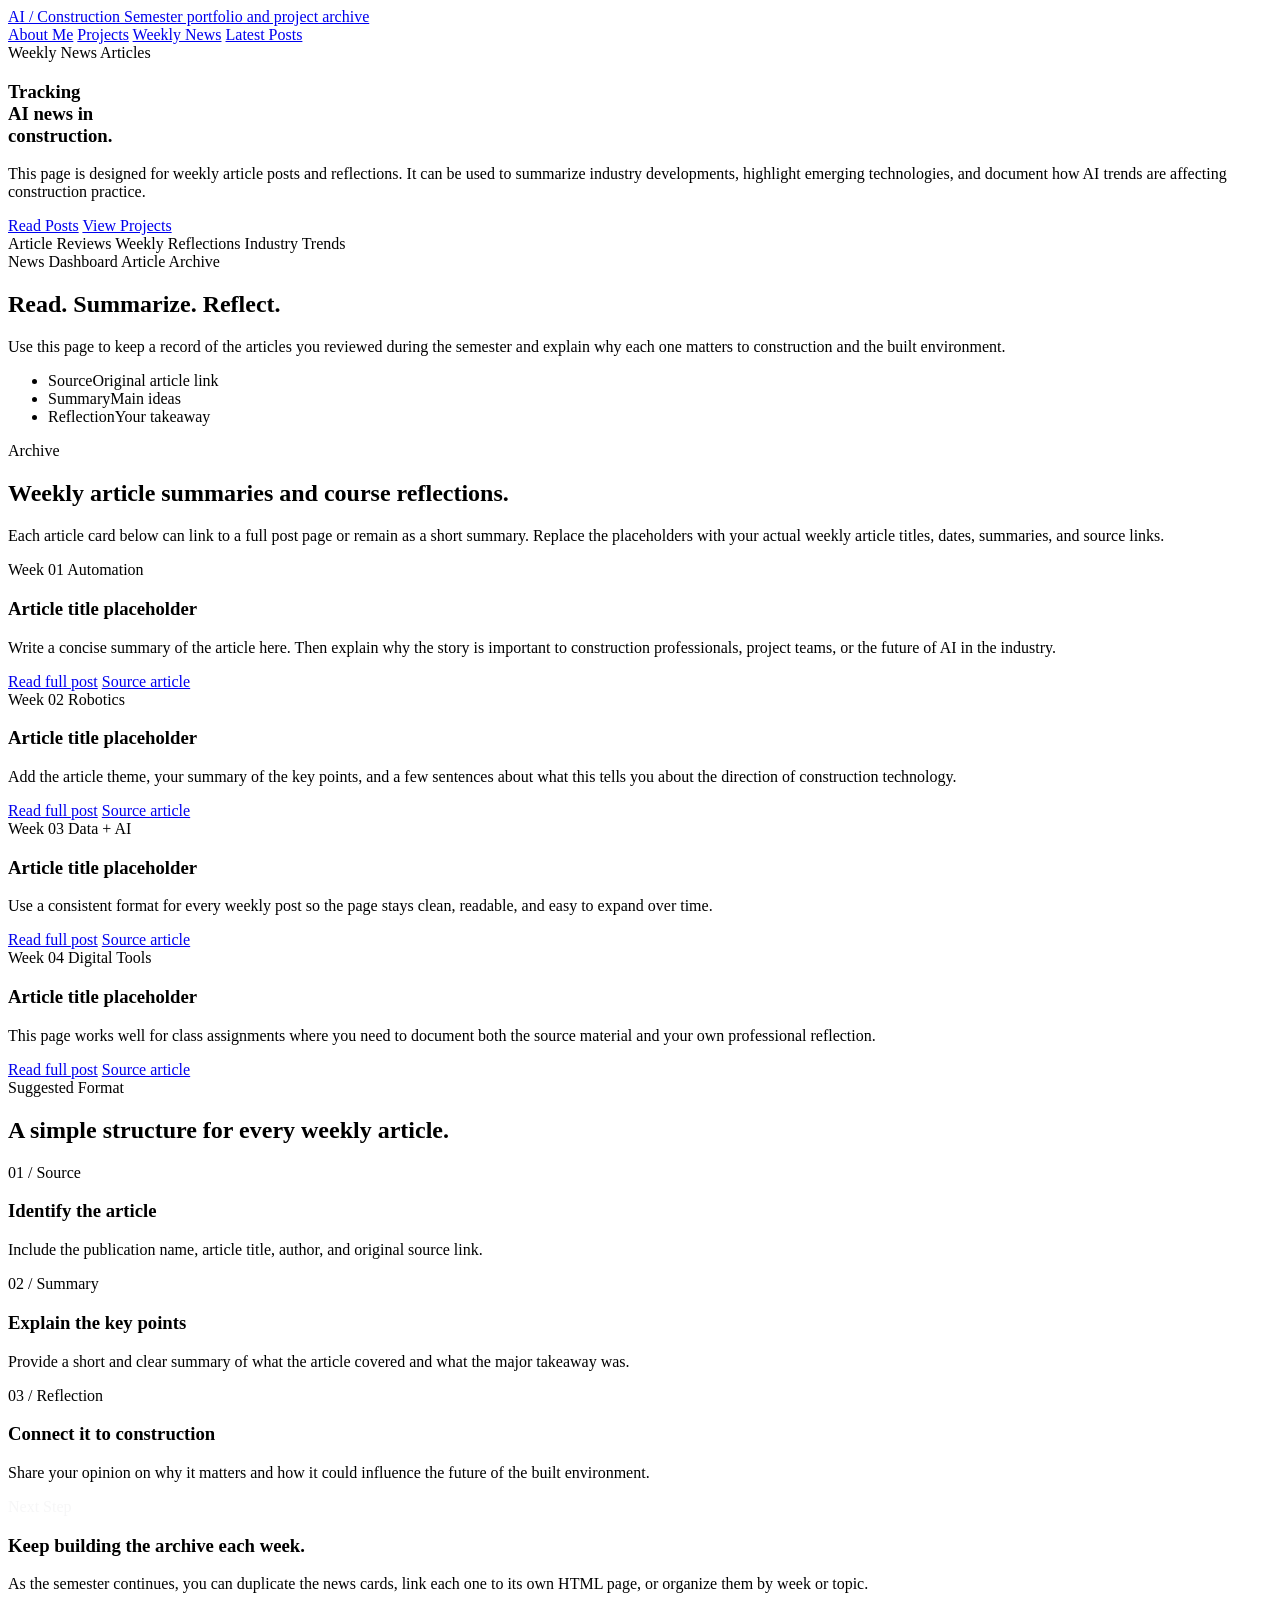
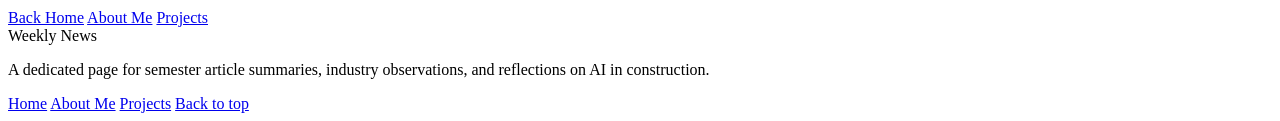
==== news.html @ 44122747 "Create news.html" ====
<!DOCTYPE html>
<html lang="en">
<head>
  <meta charset="UTF-8" />
  <meta name="viewport" content="width=device-width, initial-scale=1.0" />
  <title>Weekly News | AI in Construction Portfolio</title>
  <link rel="stylesheet" href="style.css" />
</head>
<body>
  <header class="site-header">
    <div class="container nav-shell">
      <a href="index.html" class="brand" aria-label="AI in Construction portfolio home">
        <span class="brand-title">AI / Construction</span>
        <span class="brand-subtitle">Semester portfolio and project archive</span>
      </a>

      <nav class="nav-links" aria-label="Primary navigation">
        <a href="about.html">About Me</a>
        <a href="projects.html">Projects</a>
        <a href="news.html">Weekly News</a>
        <a href="#news-archive" class="nav-cta">Latest Posts</a>
      </nav>
    </div>
  </header>

  <main>
    <section class="hero">
      <div class="container hero-grid">
        <article class="hero-copy-card">
          <div>
            <span class="eyebrow">Weekly News Articles</span>
            <h1 class="hero-title">Tracking<br />AI news in<br />construction.</h1>
            <p class="hero-description">
              This page is designed for weekly article posts and reflections. It can be used to summarize industry developments, highlight emerging technologies, and document how AI trends are affecting construction practice.
            </p>
            <div class="hero-actions">
              <a class="button button-primary" href="#news-archive">Read Posts</a>
              <a class="button button-secondary" href="projects.html">View Projects</a>
            </div>
          </div>

          <div class="hero-meta" aria-label="News page highlights">
            <span class="meta-pill">Article Reviews</span>
            <span class="meta-pill">Weekly Reflections</span>
            <span class="meta-pill">Industry Trends</span>
          </div>
        </article>

        <aside class="hero-visual-card" aria-label="Decorative article panel">
          <div class="signal-grid"></div>
          <div class="signal-lines"></div>

          <div class="hero-panel-top">
            <span>News Dashboard</span>
            <span>Article Archive</span>
          </div>

          <div class="hero-visual-content">
            <h2>Read. Summarize. Reflect.</h2>
            <p>
              Use this page to keep a record of the articles you reviewed during the semester and explain why each one matters to construction and the built environment.
            </p>
            <ul class="hero-visual-list">
              <li><span>Source</span><span>Original article link</span></li>
              <li><span>Summary</span><span>Main ideas</span></li>
              <li><span>Reflection</span><span>Your takeaway</span></li>
            </ul>
          </div>
        </aside>
      </div>
    </section>

    <section class="section" id="news-archive">
      <div class="container">
        <span class="eyebrow">Archive</span>
        <h2 class="section-heading">Weekly article summaries and course reflections.</h2>
        <p class="section-copy">
          Each article card below can link to a full post page or remain as a short summary. Replace the placeholders with your actual weekly article titles, dates, summaries, and source links.
        </p>

        <div class="news-grid">
          <article class="news-card">
            <div>
              <div class="news-meta">
                <span class="tag">Week 01</span>
                <span class="tag">Automation</span>
              </div>
              <h3>Article title placeholder</h3>
              <p>
                Write a concise summary of the article here. Then explain why the story is important to construction professionals, project teams, or the future of AI in the industry.
              </p>
            </div>
            <div class="news-links">
              <a class="text-link" href="#">Read full post</a>
              <a class="text-link" href="#">Source article</a>
            </div>
          </article>

          <article class="news-card">
            <div>
              <div class="news-meta">
                <span class="tag">Week 02</span>
                <span class="tag">Robotics</span>
              </div>
              <h3>Article title placeholder</h3>
              <p>
                Add the article theme, your summary of the key points, and a few sentences about what this tells you about the direction of construction technology.
              </p>
            </div>
            <div class="news-links">
              <a class="text-link" href="#">Read full post</a>
              <a class="text-link" href="#">Source article</a>
            </div>
          </article>

          <article class="news-card">
            <div>
              <div class="news-meta">
                <span class="tag">Week 03</span>
                <span class="tag">Data + AI</span>
              </div>
              <h3>Article title placeholder</h3>
              <p>
                Use a consistent format for every weekly post so the page stays clean, readable, and easy to expand over time.
              </p>
            </div>
            <div class="news-links">
              <a class="text-link" href="#">Read full post</a>
              <a class="text-link" href="#">Source article</a>
            </div>
          </article>

          <article class="news-card">
            <div>
              <div class="news-meta">
                <span class="tag">Week 04</span>
                <span class="tag">Digital Tools</span>
              </div>
              <h3>Article title placeholder</h3>
              <p>
                This page works well for class assignments where you need to document both the source material and your own professional reflection.
              </p>
            </div>
            <div class="news-links">
              <a class="text-link" href="#">Read full post</a>
              <a class="text-link" href="#">Source article</a>
            </div>
          </article>
        </div>
      </div>
    </section>

    <section class="section">
      <div class="container">
        <span class="eyebrow">Suggested Format</span>
        <h2 class="section-heading">A simple structure for every weekly article.</h2>
        <div class="feature-grid">
          <article class="feature-card">
            <span class="feature-index">01 / Source</span>
            <h3>Identify the article</h3>
            <p>Include the publication name, article title, author, and original source link.</p>
          </article>

          <article class="feature-card">
            <span class="feature-index">02 / Summary</span>
            <h3>Explain the key points</h3>
            <p>Provide a short and clear summary of what the article covered and what the major takeaway was.</p>
          </article>

          <article class="feature-card">
            <span class="feature-index">03 / Reflection</span>
            <h3>Connect it to construction</h3>
            <p>Share your opinion on why it matters and how it could influence the future of the built environment.</p>
          </article>
        </div>
      </div>
    </section>

    <section class="section">
      <div class="container">
        <article class="cta-card">
          <div>
            <span class="eyebrow" style="color: rgba(242, 242, 243, 0.7);">Next Step</span>
            <h3>Keep building the archive each week.</h3>
            <p>
              As the semester continues, you can duplicate the news cards, link each one to its own HTML page, or organize them by week or topic.
            </p>
          </div>

          <div class="cta-actions">
            <a class="button button-primary" href="index.html">Back Home</a>
            <a class="button button-secondary" href="about.html">About Me</a>
            <a class="button button-secondary" href="projects.html">Projects</a>
          </div>
        </article>
      </div>
    </section>
  </main>

  <footer class="footer">
    <div class="container">
      <div class="footer-card">
        <div class="footer-grid">
          <div>
            <div class="footer-title">Weekly News</div>
            <p class="footer-copy">
              A dedicated page for semester article summaries, industry observations, and reflections on AI in construction.
            </p>
          </div>

          <div>
            <div class="footer-links">
              <a href="index.html">Home</a>
              <a href="about.html">About Me</a>
              <a href="projects.html">Projects</a>
              <a href="#top">Back to top</a>
            </div>
          </div>
        </div>
      </div>
    </div>
  </footer>
</body>
</html>
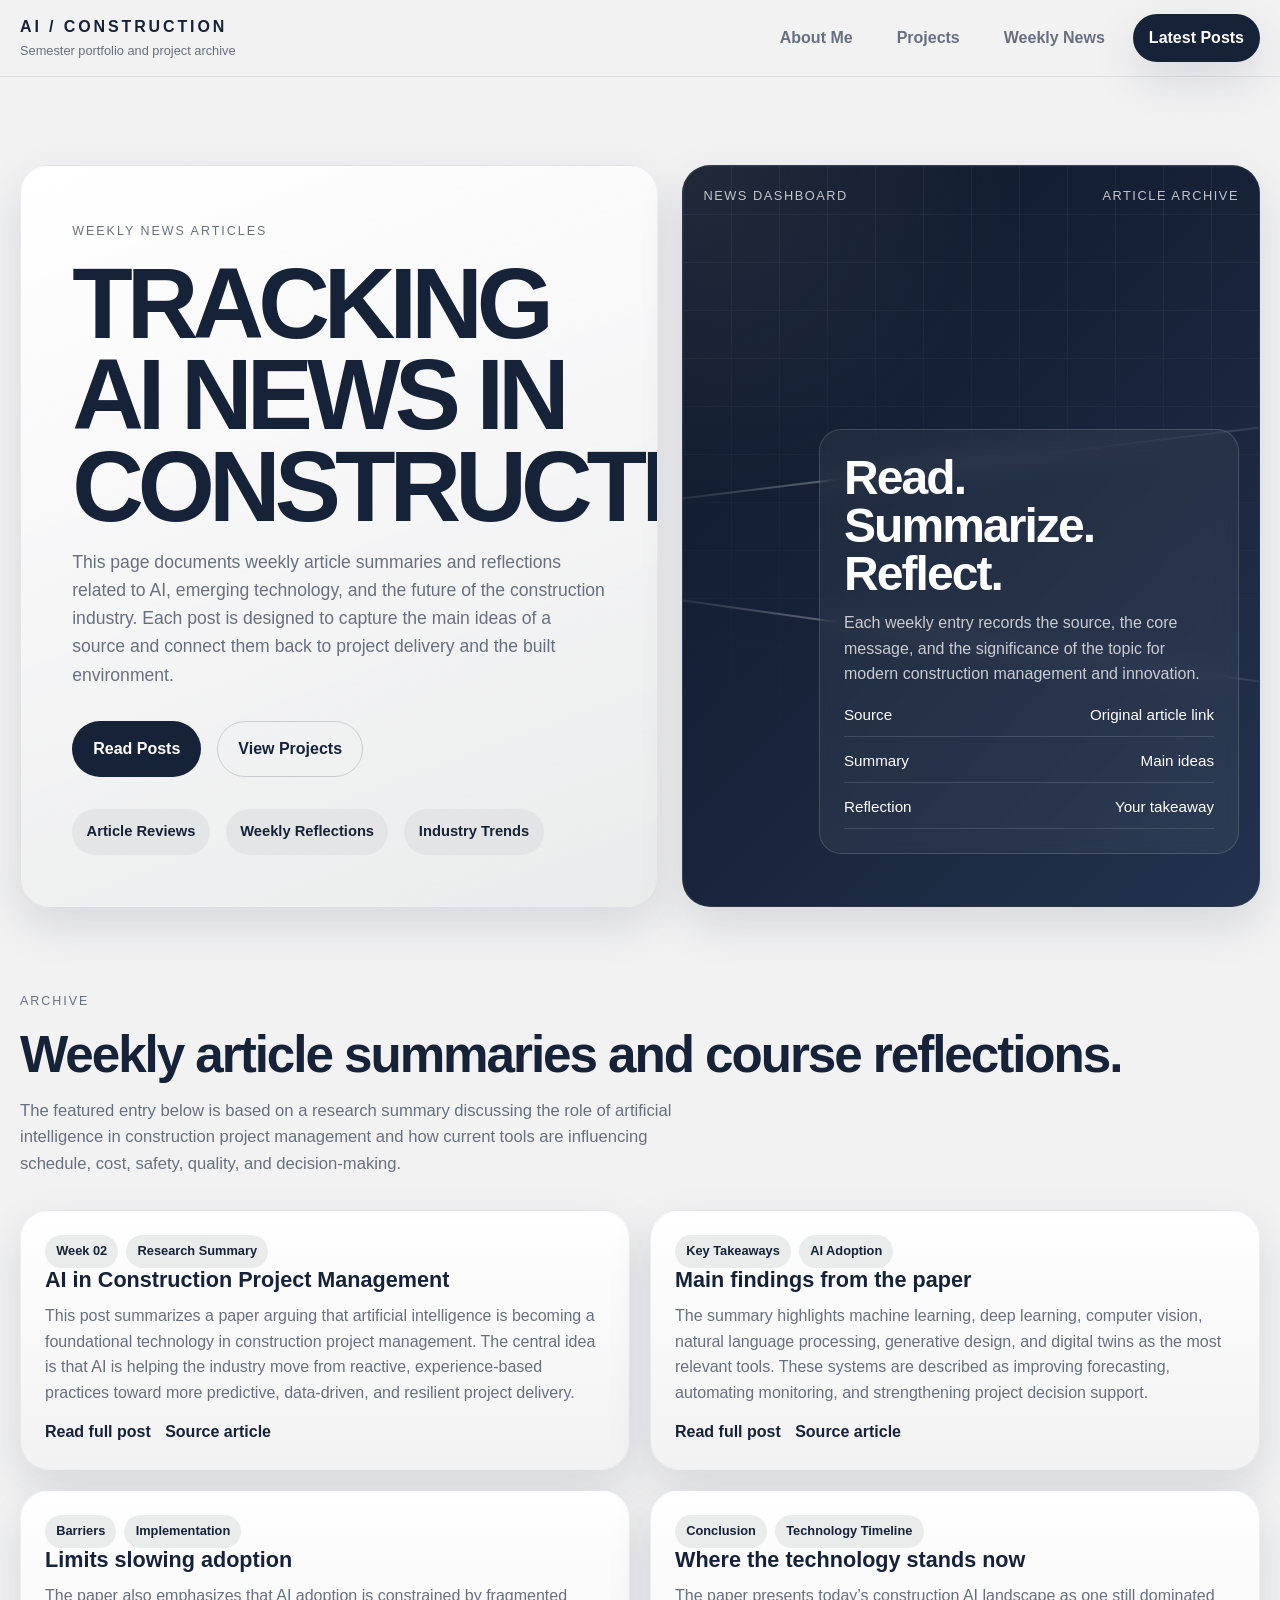
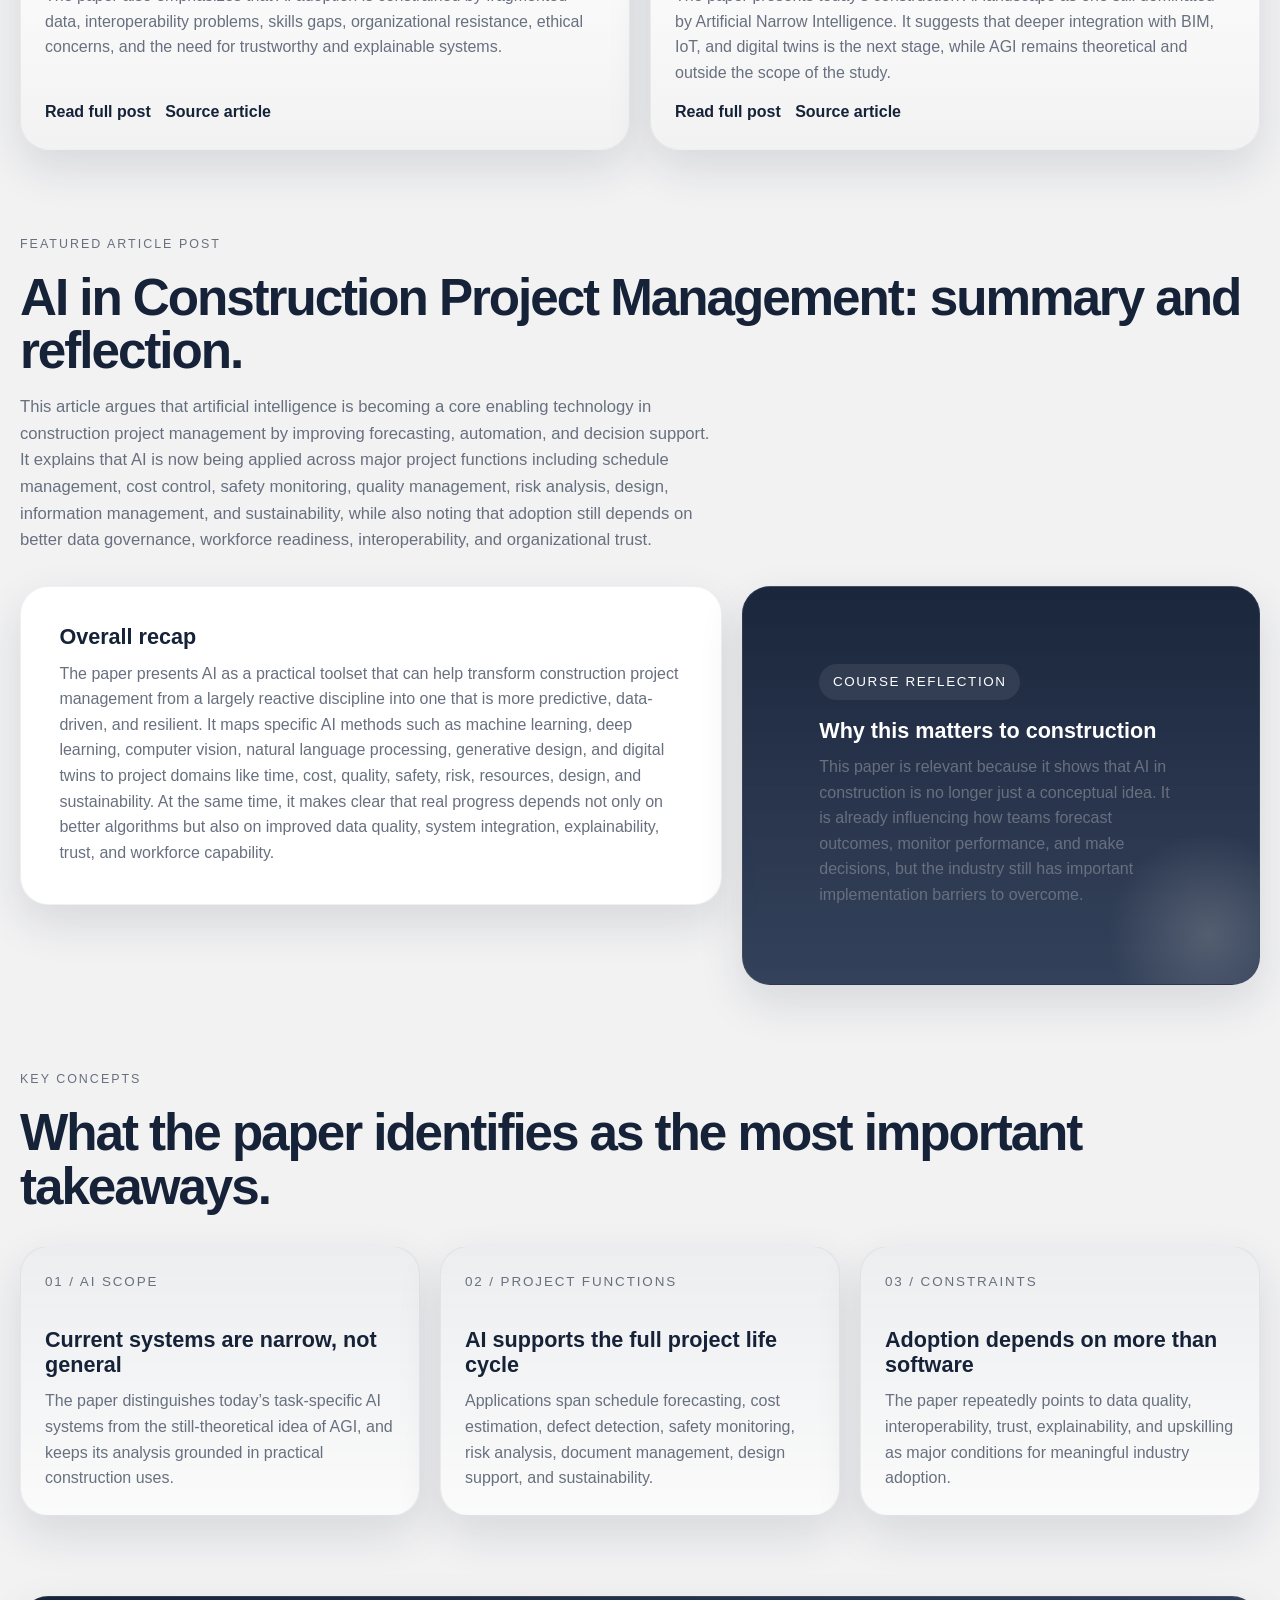
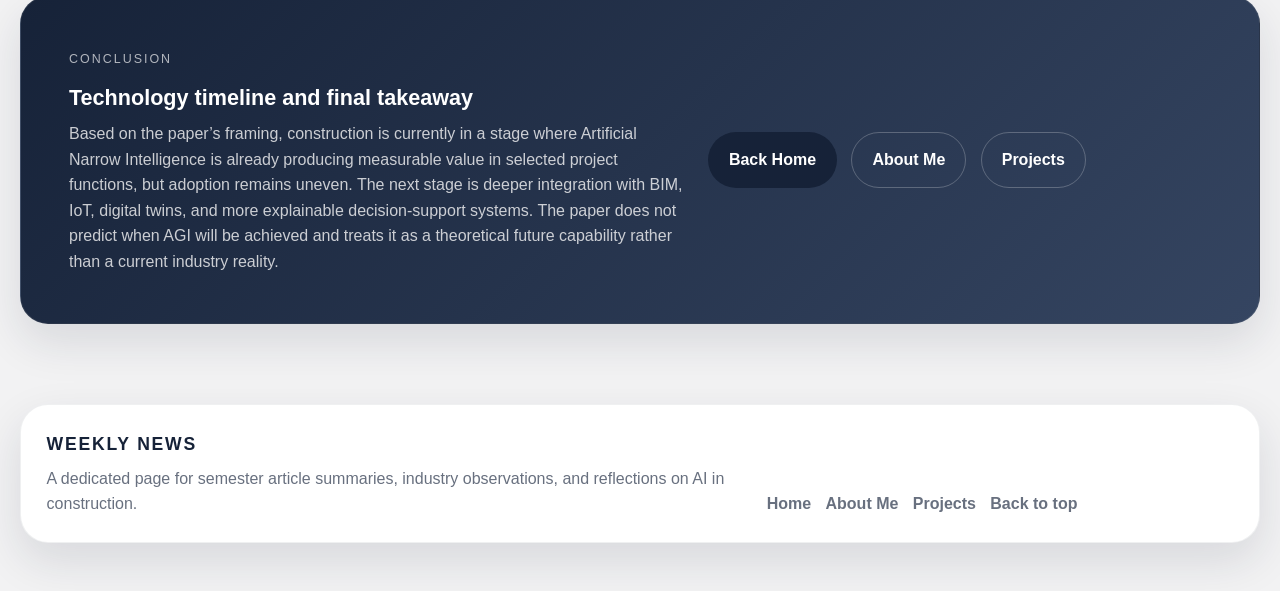
==== commit ea3c4371: "Update news.html" ====
--- a/news.html
+++ b/news.html
@@ -6,7 +6,7 @@
   <title>Weekly News | AI in Construction Portfolio</title>
   <link rel="stylesheet" href="style.css" />
 </head>
-<body>
+<body id="top">
   <header class="site-header">
     <div class="container nav-shell">
       <a href="index.html" class="brand" aria-label="AI in Construction portfolio home">
@@ -31,7 +31,7 @@
             <span class="eyebrow">Weekly News Articles</span>
             <h1 class="hero-title">Tracking<br />AI news in<br />construction.</h1>
             <p class="hero-description">
-              This page is designed for weekly article posts and reflections. It can be used to summarize industry developments, highlight emerging technologies, and document how AI trends are affecting construction practice.
+              This page documents weekly article summaries and reflections related to AI, emerging technology, and the future of the construction industry. Each post is designed to capture the main ideas of a source and connect them back to project delivery and the built environment.
             </p>
             <div class="hero-actions">
               <a class="button button-primary" href="#news-archive">Read Posts</a>
@@ -58,7 +58,7 @@
           <div class="hero-visual-content">
             <h2>Read. Summarize. Reflect.</h2>
             <p>
-              Use this page to keep a record of the articles you reviewed during the semester and explain why each one matters to construction and the built environment.
+              Each weekly entry records the source, the core message, and the significance of the topic for modern construction management and innovation.
             </p>
             <ul class="hero-visual-list">
               <li><span>Source</span><span>Original article link</span></li>
@@ -75,75 +75,104 @@
         <span class="eyebrow">Archive</span>
         <h2 class="section-heading">Weekly article summaries and course reflections.</h2>
         <p class="section-copy">
-          Each article card below can link to a full post page or remain as a short summary. Replace the placeholders with your actual weekly article titles, dates, summaries, and source links.
+          The featured entry below is based on a research summary discussing the role of artificial intelligence in construction project management and how current tools are influencing schedule, cost, safety, quality, and decision-making.
         </p>
 
         <div class="news-grid">
           <article class="news-card">
             <div>
               <div class="news-meta">
-                <span class="tag">Week 01</span>
-                <span class="tag">Automation</span>
-              </div>
-              <h3>Article title placeholder</h3>
-              <p>
-                Write a concise summary of the article here. Then explain why the story is important to construction professionals, project teams, or the future of AI in the industry.
-              </p>
-            </div>
-            <div class="news-links">
-              <a class="text-link" href="#">Read full post</a>
-              <a class="text-link" href="#">Source article</a>
-            </div>
-          </article>
-
-          <article class="news-card">
-            <div>
-              <div class="news-meta">
                 <span class="tag">Week 02</span>
-                <span class="tag">Robotics</span>
-              </div>
-              <h3>Article title placeholder</h3>
-              <p>
-                Add the article theme, your summary of the key points, and a few sentences about what this tells you about the direction of construction technology.
-              </p>
-            </div>
-            <div class="news-links">
-              <a class="text-link" href="#">Read full post</a>
-              <a class="text-link" href="#">Source article</a>
-            </div>
-          </article>
-
-          <article class="news-card">
-            <div>
-              <div class="news-meta">
-                <span class="tag">Week 03</span>
-                <span class="tag">Data + AI</span>
-              </div>
-              <h3>Article title placeholder</h3>
-              <p>
-                Use a consistent format for every weekly post so the page stays clean, readable, and easy to expand over time.
-              </p>
-            </div>
-            <div class="news-links">
-              <a class="text-link" href="#">Read full post</a>
-              <a class="text-link" href="#">Source article</a>
-            </div>
-          </article>
-
-          <article class="news-card">
-            <div>
-              <div class="news-meta">
-                <span class="tag">Week 04</span>
-                <span class="tag">Digital Tools</span>
-              </div>
-              <h3>Article title placeholder</h3>
-              <p>
-                This page works well for class assignments where you need to document both the source material and your own professional reflection.
-              </p>
-            </div>
-            <div class="news-links">
-              <a class="text-link" href="#">Read full post</a>
-              <a class="text-link" href="#">Source article</a>
+                <span class="tag">Research Summary</span>
+              </div>
+              <h3>AI in Construction Project Management</h3>
+              <p>
+                This post summarizes a paper arguing that artificial intelligence is becoming a foundational technology in construction project management. The central idea is that AI is helping the industry move from reactive, experience-based practices toward more predictive, data-driven, and resilient project delivery.
+              </p>
+            </div>
+            <div class="news-links">
+              <a class="text-link" href="#featured-summary">Read full post</a>
+              <a class="text-link" href="https://www.drarch.org/index.php/drarch/article/view/295/179">Source article</a>
+            </div>
+          </article>
+
+          <article class="news-card">
+            <div>
+              <div class="news-meta">
+                <span class="tag">Key Takeaways</span>
+                <span class="tag">AI Adoption</span>
+              </div>
+              <h3>Main findings from the paper</h3>
+              <p>
+                The summary highlights machine learning, deep learning, computer vision, natural language processing, generative design, and digital twins as the most relevant tools. These systems are described as improving forecasting, automating monitoring, and strengthening project decision support.
+              </p>
+            </div>
+            <div class="news-links">
+              <a class="text-link" href="#featured-summary">Read full post</a>
+              <a class="text-link" href="https://www.drarch.org/index.php/drarch/article/view/295/179">Source article</a>
+            </div>
+          </article>
+
+          <article class="news-card">
+            <div>
+              <div class="news-meta">
+                <span class="tag">Barriers</span>
+                <span class="tag">Implementation</span>
+              </div>
+              <h3>Limits slowing adoption</h3>
+              <p>
+                The paper also emphasizes that AI adoption is constrained by fragmented data, interoperability problems, skills gaps, organizational resistance, ethical concerns, and the need for trustworthy and explainable systems.
+              </p>
+            </div>
+            <div class="news-links">
+              <a class="text-link" href="#featured-summary">Read full post</a>
+              <a class="text-link" href="https://www.drarch.org/index.php/drarch/article/view/295/179">Source article</a>
+            </div>
+          </article>
+
+          <article class="news-card">
+            <div>
+              <div class="news-meta">
+                <span class="tag">Conclusion</span>
+                <span class="tag">Technology Timeline</span>
+              </div>
+              <h3>Where the technology stands now</h3>
+              <p>
+                The paper presents today’s construction AI landscape as one still dominated by Artificial Narrow Intelligence. It suggests that deeper integration with BIM, IoT, and digital twins is the next stage, while AGI remains theoretical and outside the scope of the study.
+              </p>
+            </div>
+            <div class="news-links">
+              <a class="text-link" href="#featured-summary">Read full post</a>
+              <a class="text-link" href="https://www.drarch.org/index.php/drarch/article/view/295/179">Source article</a>
+            </div>
+          </article>
+        </div>
+      </div>
+    </section>
+
+    <section class="section" id="featured-summary">
+      <div class="container">
+        <span class="eyebrow">Featured Article Post</span>
+        <h2 class="section-heading">AI in Construction Project Management: summary and reflection.</h2>
+        <p class="section-copy">
+          This article argues that artificial intelligence is becoming a core enabling technology in construction project management by improving forecasting, automation, and decision support. It explains that AI is now being applied across major project functions including schedule management, cost control, safety monitoring, quality management, risk analysis, design, information management, and sustainability, while also noting that adoption still depends on better data governance, workforce readiness, interoperability, and organizational trust.
+        </p>
+
+        <div class="about-grid">
+          <article class="about-card">
+            <h3>Overall recap</h3>
+            <p>
+              The paper presents AI as a practical toolset that can help transform construction project management from a largely reactive discipline into one that is more predictive, data-driven, and resilient. It maps specific AI methods such as machine learning, deep learning, computer vision, natural language processing, generative design, and digital twins to project domains like time, cost, quality, safety, risk, resources, design, and sustainability. At the same time, it makes clear that real progress depends not only on better algorithms but also on improved data quality, system integration, explainability, trust, and workforce capability.
+            </p>
+          </article>
+
+          <article class="about-card profile-card">
+            <div class="profile-inner">
+              <div class="profile-badge">Course Reflection</div>
+              <h3>Why this matters to construction</h3>
+              <p>
+                This paper is relevant because it shows that AI in construction is no longer just a conceptual idea. It is already influencing how teams forecast outcomes, monitor performance, and make decisions, but the industry still has important implementation barriers to overcome.
+              </p>
             </div>
           </article>
         </div>
@@ -152,25 +181,25 @@
 
     <section class="section">
       <div class="container">
-        <span class="eyebrow">Suggested Format</span>
-        <h2 class="section-heading">A simple structure for every weekly article.</h2>
+        <span class="eyebrow">Key Concepts</span>
+        <h2 class="section-heading">What the paper identifies as the most important takeaways.</h2>
         <div class="feature-grid">
           <article class="feature-card">
-            <span class="feature-index">01 / Source</span>
-            <h3>Identify the article</h3>
-            <p>Include the publication name, article title, author, and original source link.</p>
+            <span class="feature-index">01 / AI Scope</span>
+            <h3>Current systems are narrow, not general</h3>
+            <p>The paper distinguishes today’s task-specific AI systems from the still-theoretical idea of AGI, and keeps its analysis grounded in practical construction uses.</p>
           </article>
 
           <article class="feature-card">
-            <span class="feature-index">02 / Summary</span>
-            <h3>Explain the key points</h3>
-            <p>Provide a short and clear summary of what the article covered and what the major takeaway was.</p>
+            <span class="feature-index">02 / Project Functions</span>
+            <h3>AI supports the full project life cycle</h3>
+            <p>Applications span schedule forecasting, cost estimation, defect detection, safety monitoring, risk analysis, document management, design support, and sustainability.</p>
           </article>
 
           <article class="feature-card">
-            <span class="feature-index">03 / Reflection</span>
-            <h3>Connect it to construction</h3>
-            <p>Share your opinion on why it matters and how it could influence the future of the built environment.</p>
+            <span class="feature-index">03 / Constraints</span>
+            <h3>Adoption depends on more than software</h3>
+            <p>The paper repeatedly points to data quality, interoperability, trust, explainability, and upskilling as major conditions for meaningful industry adoption.</p>
           </article>
         </div>
       </div>
@@ -180,10 +209,10 @@
       <div class="container">
         <article class="cta-card">
           <div>
-            <span class="eyebrow" style="color: rgba(242, 242, 243, 0.7);">Next Step</span>
-            <h3>Keep building the archive each week.</h3>
+            <span class="eyebrow" style="color: rgba(242, 242, 243, 0.7);">Conclusion</span>
+            <h3>Technology timeline and final takeaway</h3>
             <p>
-              As the semester continues, you can duplicate the news cards, link each one to its own HTML page, or organize them by week or topic.
+              Based on the paper’s framing, construction is currently in a stage where Artificial Narrow Intelligence is already producing measurable value in selected project functions, but adoption remains uneven. The next stage is deeper integration with BIM, IoT, digital twins, and more explainable decision-support systems. The paper does not predict when AGI will be achieved and treats it as a theoretical future capability rather than a current industry reality.
             </p>
           </div>
 
--- a/style.css
+++ b/style.css
@@ -0,0 +1,869 @@
+:root {
+  --blue-slate: #68707F;
+  --cool-steel: #969BA1;
+  --alabaster-grey: #E2E4E4;
+  --prussian-blue: #162238;
+  --platinum: #F2F2F3;
+  --white: #ffffff;
+  --shadow: 0 18px 45px rgba(22, 34, 56, 0.12);
+  --shadow-soft: 0 10px 28px rgba(22, 34, 56, 0.08);
+  --radius-lg: 28px;
+  --radius-md: 18px;
+  --radius-sm: 12px;
+  --max-width: 1240px;
+}
+
+* {
+  box-sizing: border-box;
+  margin: 0;
+  padding: 0;
+}
+
+html {
+  scroll-behavior: smooth;
+}
+
+body {
+  font-family: Inter, Arial, Helvetica, sans-serif;
+  background: var(--platinum);
+  color: var(--prussian-blue);
+  line-height: 1.6;
+}
+
+img {
+  max-width: 100%;
+  display: block;
+}
+
+a {
+  color: inherit;
+  text-decoration: none;
+}
+
+.container {
+  width: min(100% - 2rem, var(--max-width));
+  margin: 0 auto;
+}
+
+.eyebrow {
+  display: inline-block;
+  font-size: 0.78rem;
+  letter-spacing: 0.16em;
+  text-transform: uppercase;
+  color: var(--blue-slate);
+  margin-bottom: 1rem;
+}
+
+.section-heading {
+  font-size: clamp(2rem, 4vw, 4rem);
+  line-height: 1.05;
+  letter-spacing: -0.04em;
+  margin-bottom: 1rem;
+}
+
+.section-copy {
+  max-width: 700px;
+  color: var(--blue-slate);
+  font-size: 1.04rem;
+}
+
+.site-header {
+  position: sticky;
+  top: 0;
+  z-index: 50;
+  backdrop-filter: blur(18px);
+  background: rgba(242, 242, 243, 0.88);
+  border-bottom: 1px solid rgba(150, 155, 161, 0.22);
+}
+
+.nav-shell {
+  min-height: 76px;
+  display: flex;
+  align-items: center;
+  justify-content: space-between;
+  gap: 1rem;
+}
+
+.brand {
+  display: flex;
+  flex-direction: column;
+  gap: 0.1rem;
+}
+
+.brand-title {
+  font-size: 1rem;
+  font-weight: 800;
+  letter-spacing: 0.18em;
+  text-transform: uppercase;
+}
+
+.brand-subtitle {
+  font-size: 0.8rem;
+  color: var(--blue-slate);
+}
+
+.nav-links {
+  display: flex;
+  flex-wrap: wrap;
+  align-items: center;
+  gap: 0.75rem;
+}
+
+.nav-links a {
+  padding: 0.7rem 1rem;
+  border-radius: 999px;
+  color: var(--blue-slate);
+  font-weight: 600;
+  transition: 0.25s ease;
+}
+
+.nav-links a:hover,
+.nav-links a:focus {
+  background: var(--alabaster-grey);
+  color: var(--prussian-blue);
+}
+
+.nav-cta {
+  background: var(--prussian-blue);
+  color: var(--white) !important;
+  box-shadow: var(--shadow);
+}
+
+.hero {
+  padding: 5.5rem 0 3rem;
+}
+
+.hero-grid {
+  display: grid;
+  grid-template-columns: 1.05fr 0.95fr;
+  gap: 1.5rem;
+  align-items: stretch;
+}
+
+.hero-copy-card,
+.hero-visual-card,
+.feature-card,
+.project-card,
+.news-card,
+.about-card,
+.cta-card,
+.footer-card,
+.profile-showcase-card {
+  background: var(--white);
+  border-radius: var(--radius-lg);
+  box-shadow: var(--shadow);
+  overflow: hidden;
+  border: 1px solid rgba(150, 155, 161, 0.15);
+}
+
+.hero-copy-card {
+  padding: clamp(2rem, 4vw, 4rem);
+  display: flex;
+  flex-direction: column;
+  justify-content: space-between;
+  min-height: 540px;
+  background: linear-gradient(160deg, var(--white) 0%, rgba(226, 227, 228, 0.45) 100%);
+}
+
+.hero-title {
+  font-size: clamp(3rem, 8vw, 6.2rem);
+  line-height: 0.92;
+  letter-spacing: -0.06em;
+  margin-bottom: 1rem;
+  text-transform: uppercase;
+}
+
+.hero-description {
+  max-width: 580px;
+  font-size: 1.1rem;
+  color: var(--blue-slate);
+  margin-bottom: 2rem;
+}
+
+.hero-actions {
+  display: flex;
+  flex-wrap: wrap;
+  gap: 1rem;
+  margin-top: 1.25rem;
+}
+
+.button {
+  display: inline-flex;
+  align-items: center;
+  justify-content: center;
+  gap: 0.55rem;
+  min-height: 48px;
+  padding: 0.9rem 1.25rem;
+  border-radius: 999px;
+  border: 1px solid transparent;
+  font-weight: 700;
+  transition: transform 0.25s ease, background 0.25s ease, color 0.25s ease, border-color 0.25s ease;
+}
+
+.button:hover {
+  transform: translateY(-2px);
+}
+
+.button-primary {
+  background: var(--prussian-blue);
+  color: var(--white);
+}
+
+.button-secondary {
+  background: transparent;
+  color: var(--prussian-blue);
+  border-color: rgba(22, 34, 56, 0.18);
+}
+
+.hero-meta {
+  display: flex;
+  flex-wrap: wrap;
+  gap: 1rem;
+  margin-top: 2rem;
+}
+
+.meta-pill {
+  padding: 0.7rem 0.9rem;
+  border-radius: 999px;
+  background: rgba(226, 227, 228, 0.8);
+  color: var(--prussian-blue);
+  font-weight: 600;
+  font-size: 0.92rem;
+}
+
+.hero-visual-card {
+  position: relative;
+  min-height: 540px;
+  padding: 1.25rem;
+  background:
+    radial-gradient(circle at top left, rgba(104, 112, 127, 0.2), transparent 35%),
+    linear-gradient(135deg, #0f1828 0%, #162238 45%, #23324d 100%);
+  color: var(--white);
+  display: flex;
+  flex-direction: column;
+  justify-content: space-between;
+}
+
+.hero-panel-top {
+  display: flex;
+  justify-content: space-between;
+  align-items: center;
+  color: rgba(242, 242, 243, 0.78);
+  font-size: 0.8rem;
+  letter-spacing: 0.12em;
+  text-transform: uppercase;
+}
+
+.signal-grid {
+  position: absolute;
+  inset: 0;
+  background-image:
+    linear-gradient(rgba(226, 227, 228, 0.08) 1px, transparent 1px),
+    linear-gradient(90deg, rgba(226, 227, 228, 0.08) 1px, transparent 1px);
+  background-size: 48px 48px;
+  mask-image: linear-gradient(to bottom, rgba(0,0,0,0.8), transparent 85%);
+  pointer-events: none;
+}
+
+.signal-lines::before,
+.signal-lines::after {
+  content: "";
+  position: absolute;
+  left: -10%;
+  right: -10%;
+  height: 2px;
+  background: linear-gradient(90deg, transparent, rgba(242, 242, 243, 0.55), transparent);
+  filter: blur(0.3px);
+}
+
+.signal-lines::before {
+  top: 40%;
+  transform: rotate(-7deg);
+}
+
+.signal-lines::after {
+  top: 64%;
+  transform: rotate(8deg);
+}
+
+.hero-visual-content {
+  position: relative;
+  z-index: 2;
+  max-width: 420px;
+  margin-left: auto;
+  margin-top: auto;
+  margin-bottom: 2rem;
+  padding: 1.5rem;
+  border: 1px solid rgba(242, 242, 243, 0.16);
+  border-radius: 22px;
+  background: rgba(255, 255, 255, 0.05);
+  backdrop-filter: blur(12px);
+}
+
+.hero-visual-content h2 {
+  font-size: clamp(1.8rem, 4vw, 3rem);
+  line-height: 1;
+  letter-spacing: -0.04em;
+  margin-bottom: 0.75rem;
+}
+
+.hero-visual-content p {
+  color: rgba(242, 242, 243, 0.8);
+  margin-bottom: 1rem;
+}
+
+.hero-visual-list {
+  list-style: none;
+  display: grid;
+  gap: 0.75rem;
+}
+
+.hero-visual-list li {
+  display: flex;
+  justify-content: space-between;
+  gap: 1rem;
+  padding-bottom: 0.55rem;
+  border-bottom: 1px solid rgba(242, 242, 243, 0.14);
+  font-size: 0.95rem;
+}
+
+.section {
+  padding: 2rem 0 3rem;
+}
+
+.feature-grid,
+.project-grid,
+.news-grid,
+.about-grid,
+.footer-grid,
+.profile-showcase-grid {
+  display: grid;
+  gap: 1.25rem;
+  margin-top: 2rem;
+}
+
+.feature-grid {
+  grid-template-columns: repeat(3, 1fr);
+}
+
+.feature-card {
+  min-height: 270px;
+  padding: 1.5rem;
+  display: flex;
+  flex-direction: column;
+  justify-content: flex-end;
+  background:
+    linear-gradient(180deg, rgba(22, 34, 56, 0.08), rgba(22, 34, 56, 0.02)),
+    var(--white);
+}
+
+.feature-card .feature-index {
+  font-size: 0.84rem;
+  letter-spacing: 0.14em;
+  text-transform: uppercase;
+  color: var(--blue-slate);
+  margin-bottom: auto;
+}
+
+.feature-card h3,
+.project-card h3,
+.news-card h3,
+.about-card h3,
+.cta-card h3,
+.profile-showcase-card h3 {
+  font-size: 1.35rem;
+  line-height: 1.15;
+  margin-bottom: 0.65rem;
+}
+
+.feature-card p,
+.project-card p,
+.news-card p,
+.about-card p,
+.cta-card p,
+.footer-copy,
+.profile-showcase-card p {
+  color: var(--blue-slate);
+}
+
+.about-grid {
+  grid-template-columns: 1.15fr 0.85fr;
+  align-items: start;
+}
+
+.about-card {
+  padding: clamp(1.6rem, 3vw, 2.4rem);
+}
+
+.about-highlights {
+  list-style: none;
+  margin-top: 1.25rem;
+  display: grid;
+  gap: 0.85rem;
+}
+
+.about-highlights li {
+  padding: 0.9rem 1rem;
+  background: rgba(226, 227, 228, 0.52);
+  border-radius: var(--radius-md);
+  font-weight: 600;
+  color: var(--prussian-blue);
+}
+
+.profile-card {
+  background: linear-gradient(180deg, rgba(22, 34, 56, 0.98), rgba(35, 50, 77, 0.92));
+  color: var(--white);
+  min-height: 100%;
+  position: relative;
+  overflow: hidden;
+}
+
+.profile-card::after {
+  content: "";
+  position: absolute;
+  inset: auto -60px -60px auto;
+  width: 220px;
+  height: 220px;
+  background: radial-gradient(circle, rgba(150, 155, 161, 0.35), transparent 65%);
+}
+
+.profile-card .profile-inner {
+  position: relative;
+  z-index: 1;
+  padding: clamp(1.6rem, 3vw, 2.4rem);
+}
+
+.profile-badge {
+  display: inline-flex;
+  align-items: center;
+  gap: 0.55rem;
+  padding: 0.45rem 0.85rem;
+  background: rgba(255, 255, 255, 0.08);
+  border-radius: 999px;
+  font-size: 0.84rem;
+  text-transform: uppercase;
+  letter-spacing: 0.12em;
+  margin-bottom: 1.2rem;
+}
+
+.profile-stats {
+  display: grid;
+  grid-template-columns: repeat(2, 1fr);
+  gap: 1rem;
+  margin-top: 1.5rem;
+}
+
+.profile-stats .stat {
+  padding: 1rem;
+  border-radius: var(--radius-md);
+  background: rgba(255, 255, 255, 0.06);
+  border: 1px solid rgba(255, 255, 255, 0.09);
+}
+
+.stat strong {
+  display: block;
+  font-size: 1.5rem;
+  margin-bottom: 0.25rem;
+}
+
+.project-grid {
+  grid-template-columns: repeat(3, 1fr);
+}
+
+.project-card {
+  display: flex;
+  flex-direction: column;
+  min-height: 100%;
+}
+
+.project-visual {
+  min-height: 220px;
+  background:
+    radial-gradient(circle at top left, rgba(104, 112, 127, 0.22), transparent 35%),
+    linear-gradient(140deg, #162238, #22314d 50%, #33435d 100%);
+  position: relative;
+  overflow: hidden;
+}
+
+.project-visual::before,
+.project-visual::after {
+  content: "";
+  position: absolute;
+  border: 1px solid rgba(242, 242, 243, 0.2);
+  border-radius: 18px;
+}
+
+.project-visual::before {
+  inset: 22px 28px auto 28px;
+  height: 72px;
+}
+
+.project-visual::after {
+  inset: auto 44px 26px auto;
+  width: 140px;
+  height: 88px;
+}
+
+.project-body {
+  padding: 1.5rem;
+  display: flex;
+  flex-direction: column;
+  gap: 0.9rem;
+  flex: 1;
+}
+
+.project-meta,
+.news-meta,
+.profile-tags {
+  display: flex;
+  flex-wrap: wrap;
+  gap: 0.5rem;
+}
+
+.tag,
+.profile-tag {
+  padding: 0.4rem 0.7rem;
+  border-radius: 999px;
+  background: rgba(226, 227, 228, 0.68);
+  font-size: 0.8rem;
+  font-weight: 700;
+  color: var(--prussian-blue);
+}
+
+.project-links,
+.news-links,
+.footer-links,
+.profile-links {
+  display: flex;
+  flex-wrap: wrap;
+  gap: 0.9rem;
+  margin-top: auto;
+  padding-top: 0.65rem;
+}
+
+.text-link {
+  font-weight: 700;
+  color: var(--prussian-blue);
+}
+
+.text-link:hover {
+  color: var(--blue-slate);
+}
+
+.news-grid {
+  grid-template-columns: repeat(2, 1fr);
+}
+
+.news-card {
+  padding: 1.5rem;
+  min-height: 260px;
+  display: flex;
+  flex-direction: column;
+  justify-content: space-between;
+  background: linear-gradient(180deg, rgba(255,255,255,1), rgba(242,242,243,1));
+}
+
+.cta-card {
+  padding: clamp(1.8rem, 4vw, 3rem);
+  display: grid;
+  grid-template-columns: 1.1fr 0.9fr;
+  gap: 1.5rem;
+  align-items: center;
+  background: linear-gradient(135deg, rgba(22,34,56,1), rgba(53,69,97,1));
+  color: var(--white);
+}
+
+.cta-card p {
+  color: rgba(242, 242, 243, 0.82);
+}
+
+.cta-actions {
+  display: flex;
+  flex-wrap: wrap;
+  gap: 0.9rem;
+  justify-content: flex-start;
+}
+
+.cta-card .button-secondary {
+  color: var(--white);
+  border-color: rgba(242, 242, 243, 0.25);
+}
+
+/* Customized About/Profile section */
+.profile-showcase-grid {
+  grid-template-columns: 0.9fr 1.1fr;
+  align-items: stretch;
+}
+
+.profile-showcase-card {
+  padding: clamp(1.5rem, 3vw, 2.2rem);
+}
+
+.headshot-panel {
+  position: relative;
+  min-height: 100%;
+  background: linear-gradient(180deg, #f7f7f8 0%, #e7e8ea 100%);
+  border-radius: 24px;
+  overflow: hidden;
+  display: flex;
+  align-items: flex-end;
+  justify-content: center;
+  padding: 1.5rem;
+  border: 1px solid rgba(150, 155, 161, 0.18);
+}
+
+.headshot-panel::before {
+  content: "";
+  position: absolute;
+  inset: 0;
+  background:
+    radial-gradient(circle at 20% 20%, rgba(104, 112, 127, 0.16), transparent 32%),
+    radial-gradient(circle at 80% 80%, rgba(22, 34, 56, 0.12), transparent 28%);
+}
+
+.headshot-frame {
+  position: relative;
+  z-index: 1;
+  width: min(100%, 340px);
+  aspect-ratio: 4 / 5;
+  border-radius: 28px;
+  overflow: hidden;
+  box-shadow: var(--shadow-soft);
+  background: linear-gradient(180deg, #22314d, #162238);
+  border: 1px solid rgba(255, 255, 255, 0.25);
+}
+
+.headshot-frame img {
+  width: 100%;
+  height: 100%;
+  object-fit: cover;
+}
+
+.headshot-placeholder {
+  width: 100%;
+  height: 100%;
+  display: grid;
+  place-items: center;
+  padding: 1.5rem;
+  text-align: center;
+  color: rgba(242, 242, 243, 0.88);
+  background:
+    linear-gradient(180deg, rgba(255,255,255,0.06), rgba(255,255,255,0.02)),
+    linear-gradient(135deg, #24324d, #162238);
+}
+
+.headshot-placeholder strong {
+  display: block;
+  font-size: 1.6rem;
+  line-height: 1.1;
+  letter-spacing: -0.03em;
+  margin-bottom: 0.5rem;
+}
+
+.headshot-badge {
+  position: absolute;
+  top: 1rem;
+  left: 1rem;
+  z-index: 2;
+  padding: 0.55rem 0.85rem;
+  border-radius: 999px;
+  background: rgba(255, 255, 255, 0.82);
+  color: var(--prussian-blue);
+  font-size: 0.76rem;
+  font-weight: 800;
+  text-transform: uppercase;
+  letter-spacing: 0.12em;
+  box-shadow: var(--shadow-soft);
+}
+
+.profile-detail-card {
+  display: flex;
+  flex-direction: column;
+  justify-content: center;
+  gap: 1rem;
+  background: linear-gradient(160deg, rgba(255,255,255,1), rgba(242,242,243,1));
+}
+
+.profile-detail-card .section-heading {
+  margin-bottom: 0.5rem;
+}
+
+.profile-intro {
+  font-size: 1.05rem;
+  color: var(--blue-slate);
+  max-width: 720px;
+}
+
+.profile-quote {
+  padding: 1.1rem 1.2rem;
+  border-left: 4px solid var(--prussian-blue);
+  background: rgba(226, 227, 228, 0.45);
+  border-radius: 0 16px 16px 0;
+  color: var(--prussian-blue);
+  font-weight: 600;
+}
+
+.profile-mini-stats {
+  display: grid;
+  grid-template-columns: repeat(3, 1fr);
+  gap: 0.9rem;
+}
+
+.profile-mini-stat {
+  padding: 1rem;
+  border-radius: 18px;
+  background: var(--white);
+  border: 1px solid rgba(150, 155, 161, 0.15);
+  box-shadow: var(--shadow-soft);
+}
+
+.profile-mini-stat strong {
+  display: block;
+  font-size: 1.2rem;
+  margin-bottom: 0.2rem;
+  color: var(--prussian-blue);
+}
+
+.profile-mini-stat span {
+  color: var(--blue-slate);
+  font-size: 0.92rem;
+}
+
+.resume-timeline {
+  display: grid;
+  gap: 0.9rem;
+}
+
+.timeline-item {
+  padding: 1rem 1.1rem;
+  border-radius: 18px;
+  background: rgba(255, 255, 255, 0.92);
+  border: 1px solid rgba(150, 155, 161, 0.18);
+}
+
+.timeline-item strong {
+  display: block;
+  font-size: 1rem;
+  color: var(--prussian-blue);
+  margin-bottom: 0.2rem;
+}
+
+.timeline-item span {
+  display: block;
+  color: var(--cool-steel);
+  font-size: 0.88rem;
+  font-weight: 700;
+  margin-bottom: 0.35rem;
+  text-transform: uppercase;
+  letter-spacing: 0.08em;
+}
+
+.timeline-item p {
+  color: var(--blue-slate);
+}
+
+.footer {
+  padding: 2rem 0 3rem;
+}
+
+.footer-card {
+  padding: 1.6rem;
+}
+
+.footer-grid {
+  grid-template-columns: 1.2fr 0.8fr;
+  align-items: end;
+  margin-top: 0;
+}
+
+.footer-title {
+  font-size: 1.1rem;
+  font-weight: 800;
+  margin-bottom: 0.45rem;
+  letter-spacing: 0.1em;
+  text-transform: uppercase;
+}
+
+.footer-links a {
+  color: var(--blue-slate);
+  font-weight: 600;
+}
+
+.footer-links a:hover {
+  color: var(--prussian-blue);
+}
+
+.small-note {
+  font-size: 0.9rem;
+  color: var(--cool-steel);
+  margin-top: 1rem;
+}
+
+@media (max-width: 1080px) {
+  .hero-grid,
+  .about-grid,
+  .cta-card,
+  .footer-grid,
+  .feature-grid,
+  .project-grid,
+  .news-grid,
+  .profile-showcase-grid,
+  .profile-mini-stats {
+    grid-template-columns: 1fr;
+  }
+
+  .hero-copy-card,
+  .hero-visual-card {
+    min-height: auto;
+  }
+
+  .headshot-frame {
+    max-width: 300px;
+  }
+}
+
+@media (max-width: 760px) {
+  .nav-shell {
+    flex-direction: column;
+    align-items: flex-start;
+    padding: 1rem 0;
+  }
+
+  .nav-links {
+    width: 100%;
+  }
+
+  .nav-links a {
+    padding: 0.6rem 0.85rem;
+  }
+
+  .hero {
+    padding-top: 2.5rem;
+  }
+
+  .hero-copy-card,
+  .hero-visual-card,
+  .feature-card,
+  .project-card,
+  .news-card,
+  .about-card,
+  .cta-card,
+  .footer-card,
+  .profile-showcase-card {
+    border-radius: 22px;
+  }
+
+  .hero-title,
+  .section-heading {
+    letter-spacing: -0.05em;
+  }
+
+  .profile-stats {
+    grid-template-columns: 1fr;
+  }
+
+  .headshot-panel {
+    padding: 1rem;
+  }
+}
+
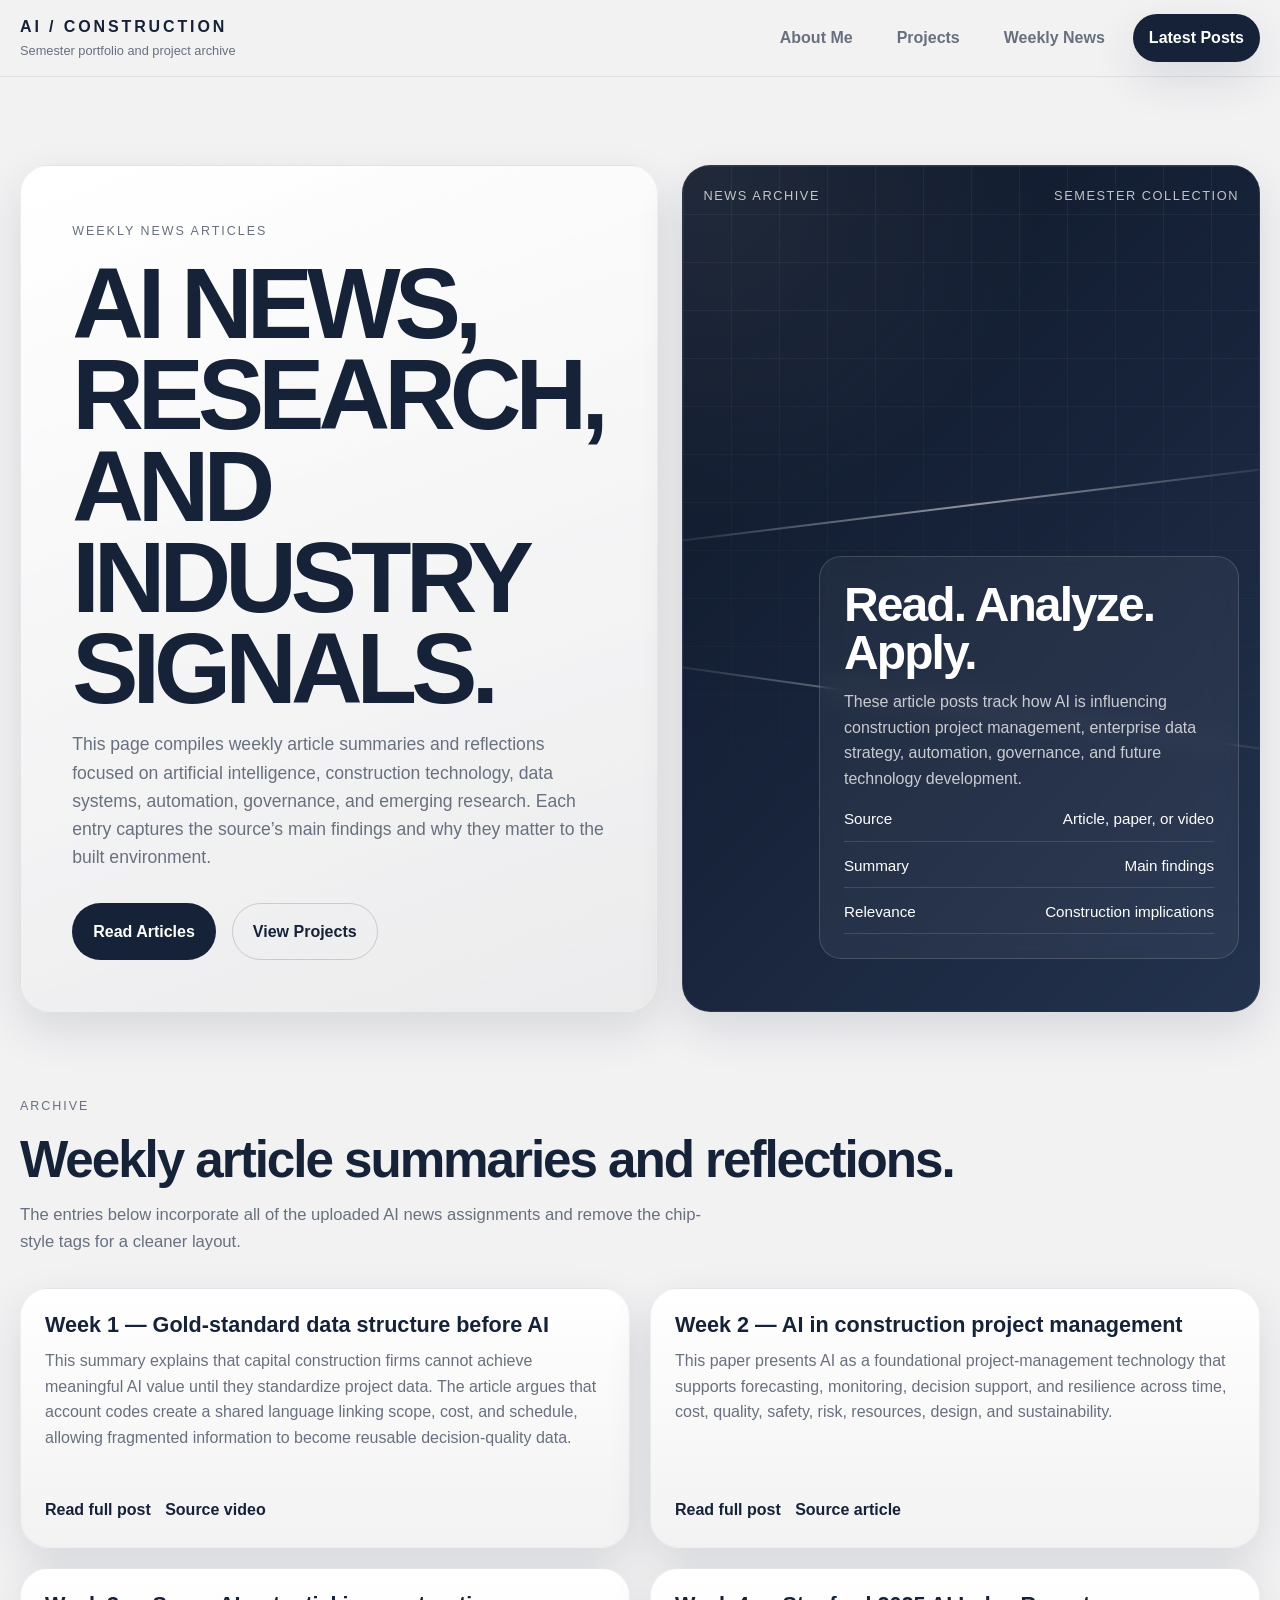
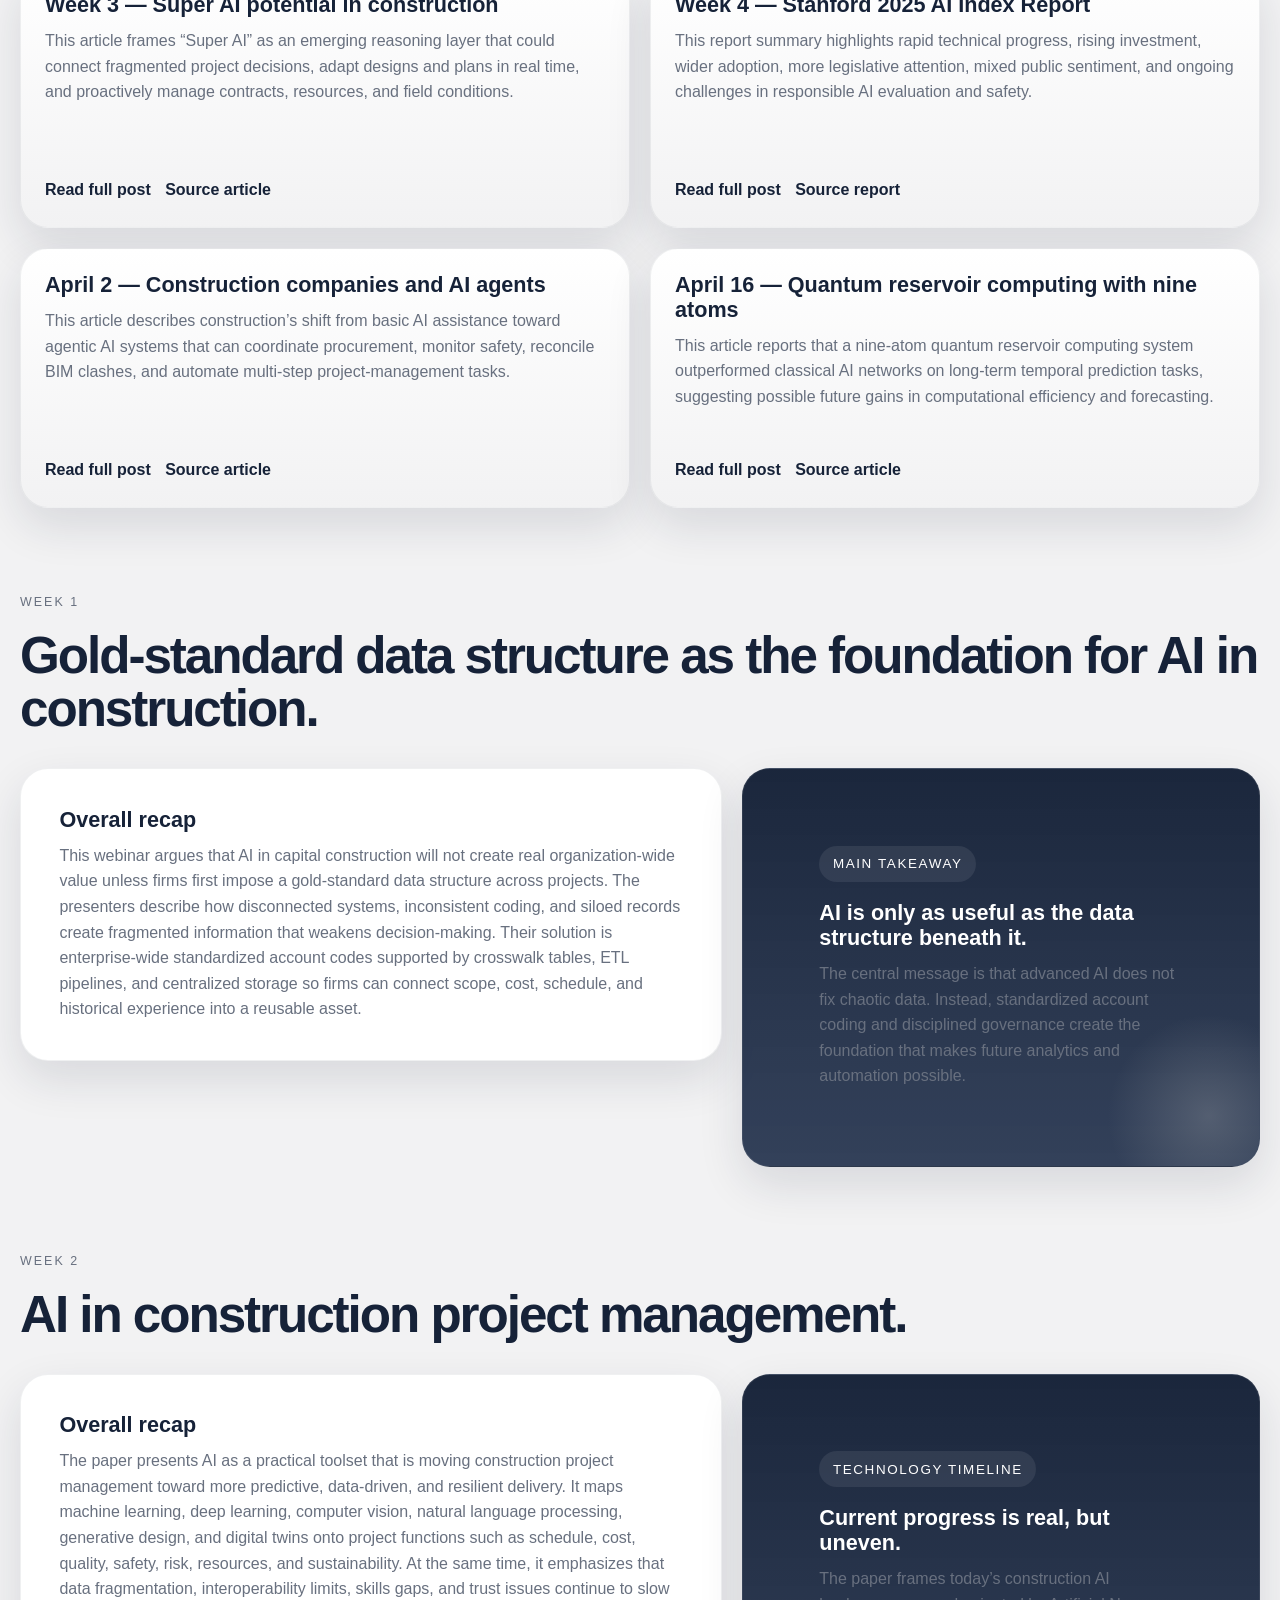
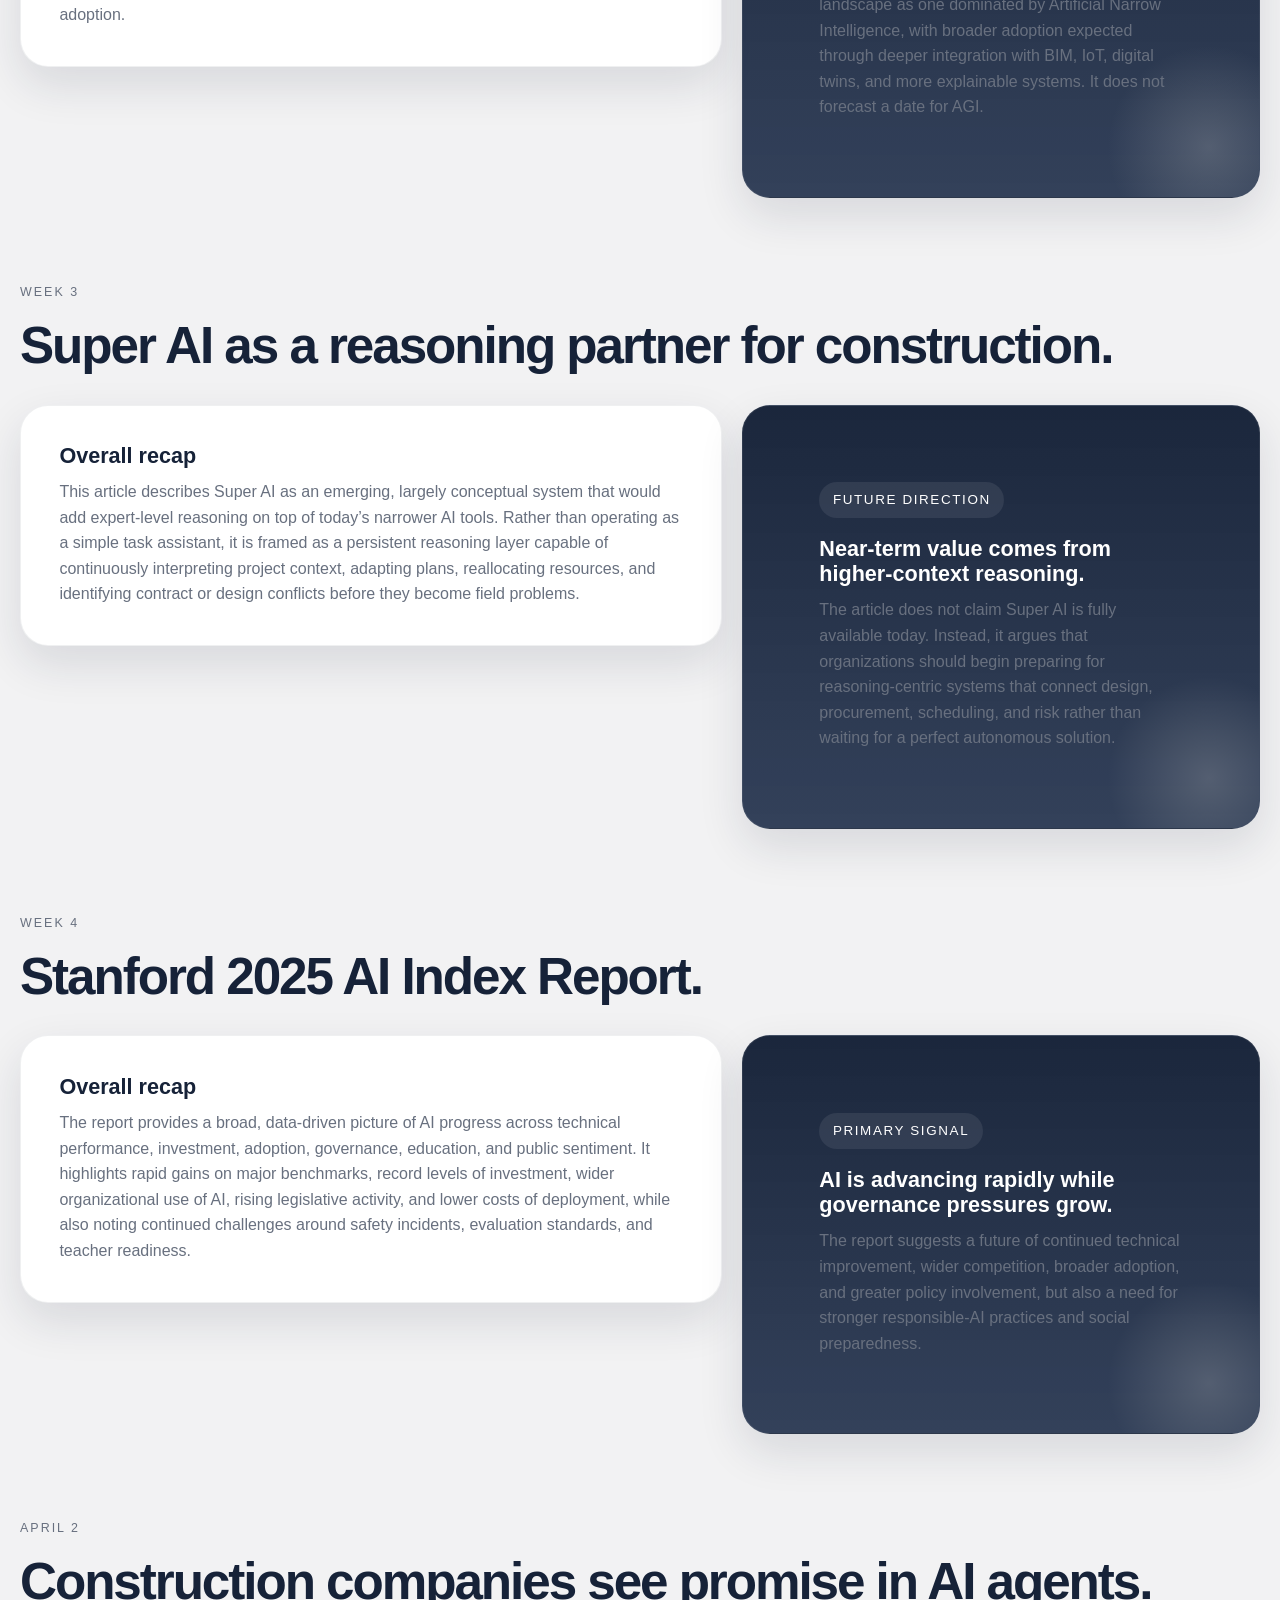
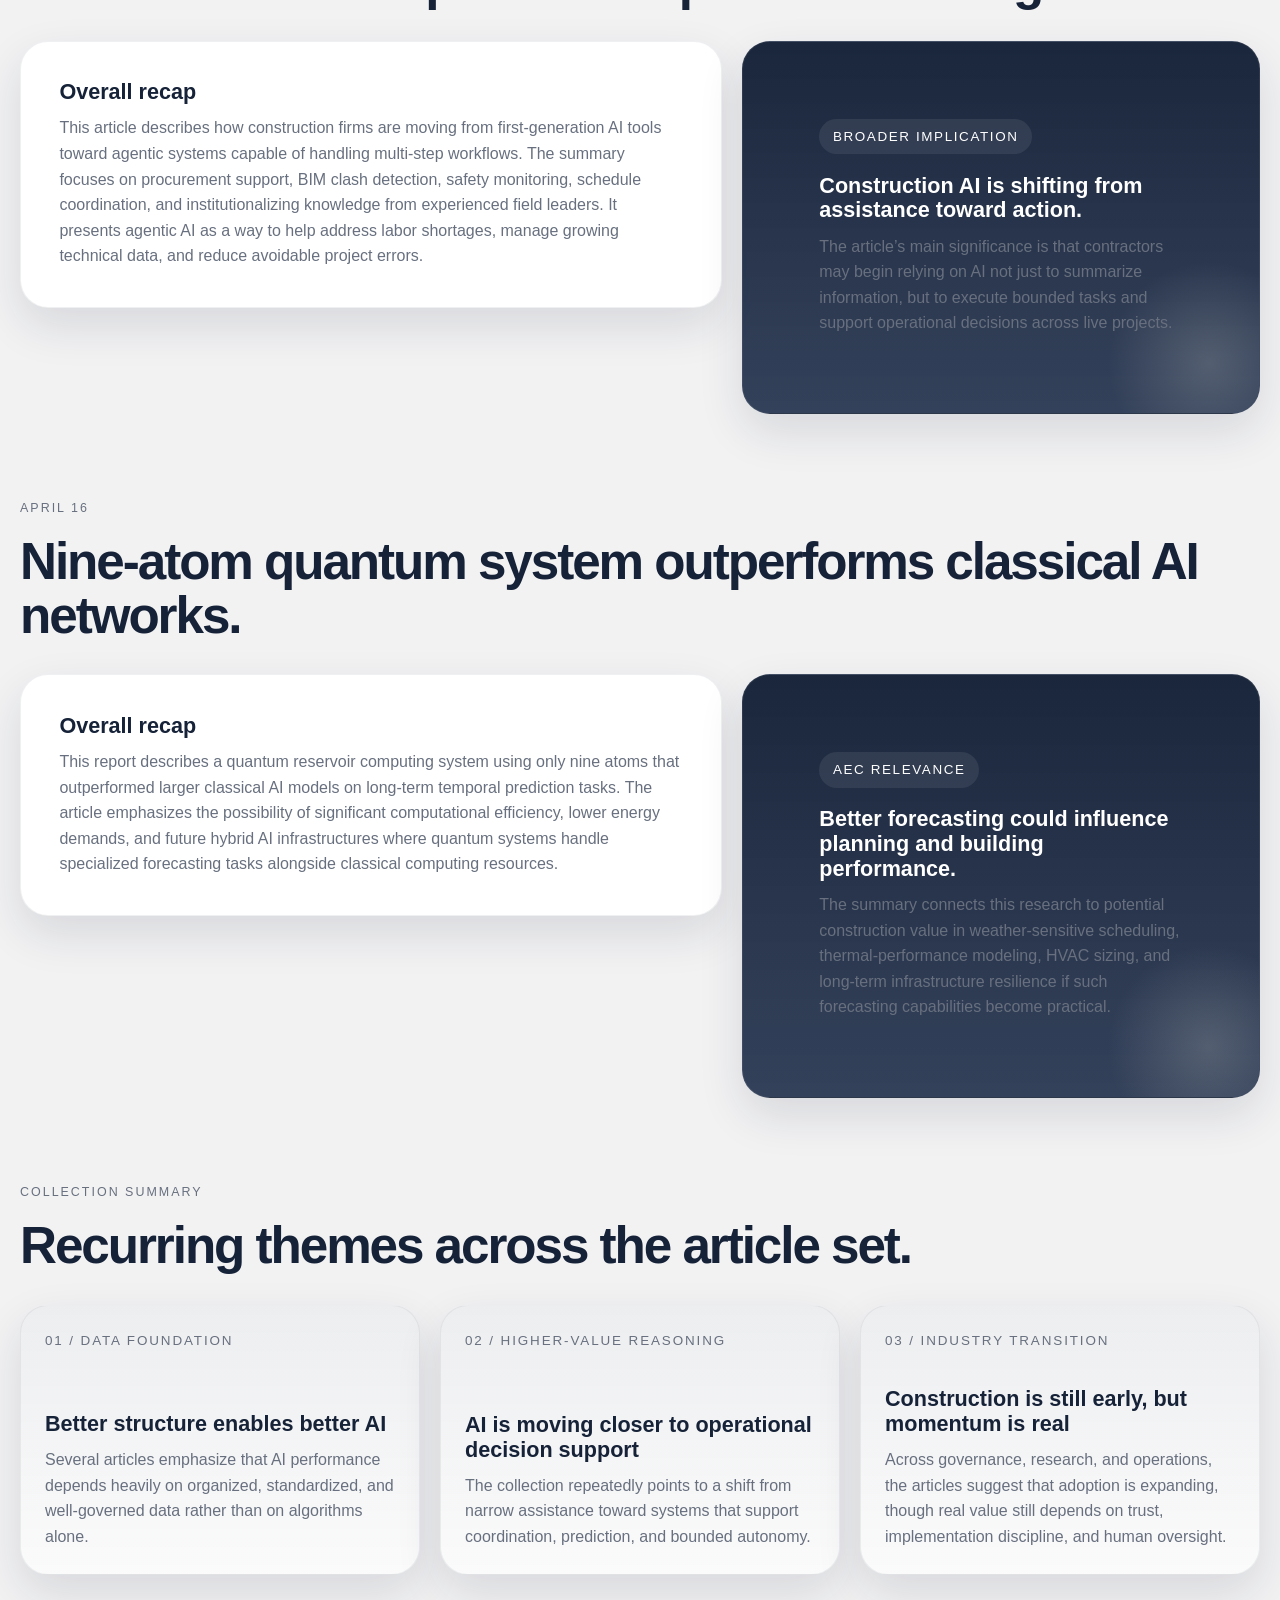
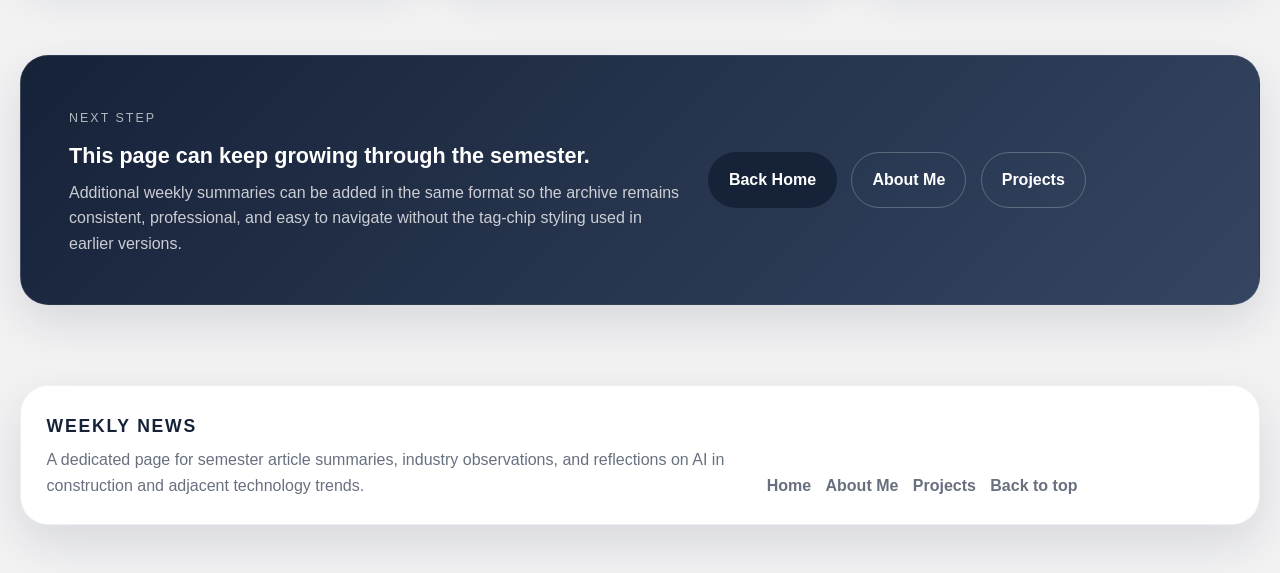
==== commit 70d4e95b: "Update news.html" ====
--- a/news.html
+++ b/news.html
@@ -29,41 +29,33 @@
         <article class="hero-copy-card">
           <div>
             <span class="eyebrow">Weekly News Articles</span>
-            <h1 class="hero-title">Tracking<br />AI news in<br />construction.</h1>
+            <h1 class="hero-title">AI news,<br />research, and<br />industry signals.</h1>
             <p class="hero-description">
-              This page documents weekly article summaries and reflections related to AI, emerging technology, and the future of the construction industry. Each post is designed to capture the main ideas of a source and connect them back to project delivery and the built environment.
+              This page compiles weekly article summaries and reflections focused on artificial intelligence, construction technology, data systems, automation, governance, and emerging research. Each entry captures the source’s main findings and why they matter to the built environment.
             </p>
             <div class="hero-actions">
-              <a class="button button-primary" href="#news-archive">Read Posts</a>
+              <a class="button button-primary" href="#news-archive">Read Articles</a>
               <a class="button button-secondary" href="projects.html">View Projects</a>
             </div>
-          </div>
-
-          <div class="hero-meta" aria-label="News page highlights">
-            <span class="meta-pill">Article Reviews</span>
-            <span class="meta-pill">Weekly Reflections</span>
-            <span class="meta-pill">Industry Trends</span>
           </div>
         </article>
 
         <aside class="hero-visual-card" aria-label="Decorative article panel">
           <div class="signal-grid"></div>
           <div class="signal-lines"></div>
-
           <div class="hero-panel-top">
-            <span>News Dashboard</span>
-            <span>Article Archive</span>
-          </div>
-
+            <span>News Archive</span>
+            <span>Semester Collection</span>
+          </div>
           <div class="hero-visual-content">
-            <h2>Read. Summarize. Reflect.</h2>
-            <p>
-              Each weekly entry records the source, the core message, and the significance of the topic for modern construction management and innovation.
+            <h2>Read. Analyze. Apply.</h2>
+            <p>
+              These article posts track how AI is influencing construction project management, enterprise data strategy, automation, governance, and future technology development.
             </p>
             <ul class="hero-visual-list">
-              <li><span>Source</span><span>Original article link</span></li>
-              <li><span>Summary</span><span>Main ideas</span></li>
-              <li><span>Reflection</span><span>Your takeaway</span></li>
+              <li><span>Source</span><span>Article, paper, or video</span></li>
+              <li><span>Summary</span><span>Main findings</span></li>
+              <li><span>Relevance</span><span>Construction implications</span></li>
             </ul>
           </div>
         </aside>
@@ -73,105 +65,230 @@
     <section class="section" id="news-archive">
       <div class="container">
         <span class="eyebrow">Archive</span>
-        <h2 class="section-heading">Weekly article summaries and course reflections.</h2>
+        <h2 class="section-heading">Weekly article summaries and reflections.</h2>
         <p class="section-copy">
-          The featured entry below is based on a research summary discussing the role of artificial intelligence in construction project management and how current tools are influencing schedule, cost, safety, quality, and decision-making.
+          The entries below incorporate all of the uploaded AI news assignments and remove the chip-style tags for a cleaner layout.
         </p>
 
         <div class="news-grid">
           <article class="news-card">
             <div>
-              <div class="news-meta">
-                <span class="tag">Week 02</span>
-                <span class="tag">Research Summary</span>
-              </div>
-              <h3>AI in Construction Project Management</h3>
-              <p>
-                This post summarizes a paper arguing that artificial intelligence is becoming a foundational technology in construction project management. The central idea is that AI is helping the industry move from reactive, experience-based practices toward more predictive, data-driven, and resilient project delivery.
-              </p>
-            </div>
-            <div class="news-links">
-              <a class="text-link" href="#featured-summary">Read full post</a>
+              <h3>Week 1 — Gold-standard data structure before AI</h3>
+              <p>
+                This summary explains that capital construction firms cannot achieve meaningful AI value until they standardize project data. The article argues that account codes create a shared language linking scope, cost, and schedule, allowing fragmented information to become reusable decision-quality data.
+              </p>
+            </div>
+            <div class="news-links">
+              <a class="text-link" href="#article-1">Read full post</a>
+              <a class="text-link" href="https://youtu.be/LoStTuQlqKE?si=Pj6ByapJv5vhZpvk">Source video</a>
+            </div>
+          </article>
+
+          <article class="news-card">
+            <div>
+              <h3>Week 2 — AI in construction project management</h3>
+              <p>
+                This paper presents AI as a foundational project-management technology that supports forecasting, monitoring, decision support, and resilience across time, cost, quality, safety, risk, resources, design, and sustainability.
+              </p>
+            </div>
+            <div class="news-links">
+              <a class="text-link" href="#article-2">Read full post</a>
               <a class="text-link" href="https://www.drarch.org/index.php/drarch/article/view/295/179">Source article</a>
             </div>
           </article>
 
           <article class="news-card">
             <div>
-              <div class="news-meta">
-                <span class="tag">Key Takeaways</span>
-                <span class="tag">AI Adoption</span>
-              </div>
-              <h3>Main findings from the paper</h3>
-              <p>
-                The summary highlights machine learning, deep learning, computer vision, natural language processing, generative design, and digital twins as the most relevant tools. These systems are described as improving forecasting, automating monitoring, and strengthening project decision support.
-              </p>
-            </div>
-            <div class="news-links">
-              <a class="text-link" href="#featured-summary">Read full post</a>
-              <a class="text-link" href="https://www.drarch.org/index.php/drarch/article/view/295/179">Source article</a>
-            </div>
-          </article>
-
-          <article class="news-card">
-            <div>
-              <div class="news-meta">
-                <span class="tag">Barriers</span>
-                <span class="tag">Implementation</span>
-              </div>
-              <h3>Limits slowing adoption</h3>
-              <p>
-                The paper also emphasizes that AI adoption is constrained by fragmented data, interoperability problems, skills gaps, organizational resistance, ethical concerns, and the need for trustworthy and explainable systems.
-              </p>
-            </div>
-            <div class="news-links">
-              <a class="text-link" href="#featured-summary">Read full post</a>
-              <a class="text-link" href="https://www.drarch.org/index.php/drarch/article/view/295/179">Source article</a>
-            </div>
-          </article>
-
-          <article class="news-card">
-            <div>
-              <div class="news-meta">
-                <span class="tag">Conclusion</span>
-                <span class="tag">Technology Timeline</span>
-              </div>
-              <h3>Where the technology stands now</h3>
-              <p>
-                The paper presents today’s construction AI landscape as one still dominated by Artificial Narrow Intelligence. It suggests that deeper integration with BIM, IoT, and digital twins is the next stage, while AGI remains theoretical and outside the scope of the study.
-              </p>
-            </div>
-            <div class="news-links">
-              <a class="text-link" href="#featured-summary">Read full post</a>
-              <a class="text-link" href="https://www.drarch.org/index.php/drarch/article/view/295/179">Source article</a>
-            </div>
-          </article>
-        </div>
-      </div>
-    </section>
-
-    <section class="section" id="featured-summary">
-      <div class="container">
-        <span class="eyebrow">Featured Article Post</span>
-        <h2 class="section-heading">AI in Construction Project Management: summary and reflection.</h2>
-        <p class="section-copy">
-          This article argues that artificial intelligence is becoming a core enabling technology in construction project management by improving forecasting, automation, and decision support. It explains that AI is now being applied across major project functions including schedule management, cost control, safety monitoring, quality management, risk analysis, design, information management, and sustainability, while also noting that adoption still depends on better data governance, workforce readiness, interoperability, and organizational trust.
-        </p>
-
-        <div class="about-grid">
-          <article class="about-card">
-            <h3>Overall recap</h3>
-            <p>
-              The paper presents AI as a practical toolset that can help transform construction project management from a largely reactive discipline into one that is more predictive, data-driven, and resilient. It maps specific AI methods such as machine learning, deep learning, computer vision, natural language processing, generative design, and digital twins to project domains like time, cost, quality, safety, risk, resources, design, and sustainability. At the same time, it makes clear that real progress depends not only on better algorithms but also on improved data quality, system integration, explainability, trust, and workforce capability.
-            </p>
-          </article>
-
-          <article class="about-card profile-card">
-            <div class="profile-inner">
-              <div class="profile-badge">Course Reflection</div>
-              <h3>Why this matters to construction</h3>
-              <p>
-                This paper is relevant because it shows that AI in construction is no longer just a conceptual idea. It is already influencing how teams forecast outcomes, monitor performance, and make decisions, but the industry still has important implementation barriers to overcome.
+              <h3>Week 3 — Super AI potential in construction</h3>
+              <p>
+                This article frames “Super AI” as an emerging reasoning layer that could connect fragmented project decisions, adapt designs and plans in real time, and proactively manage contracts, resources, and field conditions.
+              </p>
+            </div>
+            <div class="news-links">
+              <a class="text-link" href="#article-3">Read full post</a>
+              <a class="text-link" href="https://cmicglobal.com/resources/article/Super-AI-Potential-Use-Cases-in-Construction">Source article</a>
+            </div>
+          </article>
+
+          <article class="news-card">
+            <div>
+              <h3>Week 4 — Stanford 2025 AI Index Report</h3>
+              <p>
+                This report summary highlights rapid technical progress, rising investment, wider adoption, more legislative attention, mixed public sentiment, and ongoing challenges in responsible AI evaluation and safety.
+              </p>
+            </div>
+            <div class="news-links">
+              <a class="text-link" href="#article-4">Read full post</a>
+              <a class="text-link" href="https://hai.stanford.edu/ai-index/2025-ai-index-report">Source report</a>
+            </div>
+          </article>
+
+          <article class="news-card">
+            <div>
+              <h3>April 2 — Construction companies and AI agents</h3>
+              <p>
+                This article describes construction’s shift from basic AI assistance toward agentic AI systems that can coordinate procurement, monitor safety, reconcile BIM clashes, and automate multi-step project-management tasks.
+              </p>
+            </div>
+            <div class="news-links">
+              <a class="text-link" href="#article-5">Read full post</a>
+              <a class="text-link" href="https://www.wsj.com/articles/construction-companies-see-promise-in-ai-agents-12dc2d60">Source article</a>
+            </div>
+          </article>
+
+          <article class="news-card">
+            <div>
+              <h3>April 16 — Quantum reservoir computing with nine atoms</h3>
+              <p>
+                This article reports that a nine-atom quantum reservoir computing system outperformed classical AI networks on long-term temporal prediction tasks, suggesting possible future gains in computational efficiency and forecasting.
+              </p>
+            </div>
+            <div class="news-links">
+              <a class="text-link" href="#article-6">Read full post</a>
+              <a class="text-link" href="https://interestingengineering.com/science/nine-atoms-beat-classical-ai-network">Source article</a>
+            </div>
+          </article>
+        </div>
+      </div>
+    </section>
+
+    <section class="section" id="article-1">
+      <div class="container">
+        <span class="eyebrow">Week 1</span>
+        <h2 class="section-heading">Gold-standard data structure as the foundation for AI in construction.</h2>
+        <div class="about-grid">
+          <article class="about-card">
+            <h3>Overall recap</h3>
+            <p>
+              This webinar argues that AI in capital construction will not create real organization-wide value unless firms first impose a gold-standard data structure across projects. The presenters describe how disconnected systems, inconsistent coding, and siloed records create fragmented information that weakens decision-making. Their solution is enterprise-wide standardized account codes supported by crosswalk tables, ETL pipelines, and centralized storage so firms can connect scope, cost, schedule, and historical experience into a reusable asset.
+            </p>
+          </article>
+          <article class="about-card profile-card">
+            <div class="profile-inner">
+              <div class="profile-badge">Main takeaway</div>
+              <h3>AI is only as useful as the data structure beneath it.</h3>
+              <p>
+                The central message is that advanced AI does not fix chaotic data. Instead, standardized account coding and disciplined governance create the foundation that makes future analytics and automation possible.
+              </p>
+            </div>
+          </article>
+        </div>
+      </div>
+    </section>
+
+    <section class="section" id="article-2">
+      <div class="container">
+        <span class="eyebrow">Week 2</span>
+        <h2 class="section-heading">AI in construction project management.</h2>
+        <div class="about-grid">
+          <article class="about-card">
+            <h3>Overall recap</h3>
+            <p>
+              The paper presents AI as a practical toolset that is moving construction project management toward more predictive, data-driven, and resilient delivery. It maps machine learning, deep learning, computer vision, natural language processing, generative design, and digital twins onto project functions such as schedule, cost, quality, safety, risk, resources, and sustainability. At the same time, it emphasizes that data fragmentation, interoperability limits, skills gaps, and trust issues continue to slow adoption.
+            </p>
+          </article>
+          <article class="about-card profile-card">
+            <div class="profile-inner">
+              <div class="profile-badge">Technology timeline</div>
+              <h3>Current progress is real, but uneven.</h3>
+              <p>
+                The paper frames today’s construction AI landscape as one dominated by Artificial Narrow Intelligence, with broader adoption expected through deeper integration with BIM, IoT, digital twins, and more explainable systems. It does not forecast a date for AGI.
+              </p>
+            </div>
+          </article>
+        </div>
+      </div>
+    </section>
+
+    <section class="section" id="article-3">
+      <div class="container">
+        <span class="eyebrow">Week 3</span>
+        <h2 class="section-heading">Super AI as a reasoning partner for construction.</h2>
+        <div class="about-grid">
+          <article class="about-card">
+            <h3>Overall recap</h3>
+            <p>
+              This article describes Super AI as an emerging, largely conceptual system that would add expert-level reasoning on top of today’s narrower AI tools. Rather than operating as a simple task assistant, it is framed as a persistent reasoning layer capable of continuously interpreting project context, adapting plans, reallocating resources, and identifying contract or design conflicts before they become field problems.
+            </p>
+          </article>
+          <article class="about-card profile-card">
+            <div class="profile-inner">
+              <div class="profile-badge">Future direction</div>
+              <h3>Near-term value comes from higher-context reasoning.</h3>
+              <p>
+                The article does not claim Super AI is fully available today. Instead, it argues that organizations should begin preparing for reasoning-centric systems that connect design, procurement, scheduling, and risk rather than waiting for a perfect autonomous solution.
+              </p>
+            </div>
+          </article>
+        </div>
+      </div>
+    </section>
+
+    <section class="section" id="article-4">
+      <div class="container">
+        <span class="eyebrow">Week 4</span>
+        <h2 class="section-heading">Stanford 2025 AI Index Report.</h2>
+        <div class="about-grid">
+          <article class="about-card">
+            <h3>Overall recap</h3>
+            <p>
+              The report provides a broad, data-driven picture of AI progress across technical performance, investment, adoption, governance, education, and public sentiment. It highlights rapid gains on major benchmarks, record levels of investment, wider organizational use of AI, rising legislative activity, and lower costs of deployment, while also noting continued challenges around safety incidents, evaluation standards, and teacher readiness.
+            </p>
+          </article>
+          <article class="about-card profile-card">
+            <div class="profile-inner">
+              <div class="profile-badge">Primary signal</div>
+              <h3>AI is advancing rapidly while governance pressures grow.</h3>
+              <p>
+                The report suggests a future of continued technical improvement, wider competition, broader adoption, and greater policy involvement, but also a need for stronger responsible-AI practices and social preparedness.
+              </p>
+            </div>
+          </article>
+        </div>
+      </div>
+    </section>
+
+    <section class="section" id="article-5">
+      <div class="container">
+        <span class="eyebrow">April 2</span>
+        <h2 class="section-heading">Construction companies see promise in AI agents.</h2>
+        <div class="about-grid">
+          <article class="about-card">
+            <h3>Overall recap</h3>
+            <p>
+              This article describes how construction firms are moving from first-generation AI tools toward agentic systems capable of handling multi-step workflows. The summary focuses on procurement support, BIM clash detection, safety monitoring, schedule coordination, and institutionalizing knowledge from experienced field leaders. It presents agentic AI as a way to help address labor shortages, manage growing technical data, and reduce avoidable project errors.
+            </p>
+          </article>
+          <article class="about-card profile-card">
+            <div class="profile-inner">
+              <div class="profile-badge">Broader implication</div>
+              <h3>Construction AI is shifting from assistance toward action.</h3>
+              <p>
+                The article’s main significance is that contractors may begin relying on AI not just to summarize information, but to execute bounded tasks and support operational decisions across live projects.
+              </p>
+            </div>
+          </article>
+        </div>
+      </div>
+    </section>
+
+    <section class="section" id="article-6">
+      <div class="container">
+        <span class="eyebrow">April 16</span>
+        <h2 class="section-heading">Nine-atom quantum system outperforms classical AI networks.</h2>
+        <div class="about-grid">
+          <article class="about-card">
+            <h3>Overall recap</h3>
+            <p>
+              This report describes a quantum reservoir computing system using only nine atoms that outperformed larger classical AI models on long-term temporal prediction tasks. The article emphasizes the possibility of significant computational efficiency, lower energy demands, and future hybrid AI infrastructures where quantum systems handle specialized forecasting tasks alongside classical computing resources.
+            </p>
+          </article>
+          <article class="about-card profile-card">
+            <div class="profile-inner">
+              <div class="profile-badge">AEC relevance</div>
+              <h3>Better forecasting could influence planning and building performance.</h3>
+              <p>
+                The summary connects this research to potential construction value in weather-sensitive scheduling, thermal-performance modeling, HVAC sizing, and long-term infrastructure resilience if such forecasting capabilities become practical.
               </p>
             </div>
           </article>
@@ -181,25 +298,23 @@
 
     <section class="section">
       <div class="container">
-        <span class="eyebrow">Key Concepts</span>
-        <h2 class="section-heading">What the paper identifies as the most important takeaways.</h2>
+        <span class="eyebrow">Collection Summary</span>
+        <h2 class="section-heading">Recurring themes across the article set.</h2>
         <div class="feature-grid">
           <article class="feature-card">
-            <span class="feature-index">01 / AI Scope</span>
-            <h3>Current systems are narrow, not general</h3>
-            <p>The paper distinguishes today’s task-specific AI systems from the still-theoretical idea of AGI, and keeps its analysis grounded in practical construction uses.</p>
-          </article>
-
+            <span class="feature-index">01 / Data Foundation</span>
+            <h3>Better structure enables better AI</h3>
+            <p>Several articles emphasize that AI performance depends heavily on organized, standardized, and well-governed data rather than on algorithms alone.</p>
+          </article>
           <article class="feature-card">
-            <span class="feature-index">02 / Project Functions</span>
-            <h3>AI supports the full project life cycle</h3>
-            <p>Applications span schedule forecasting, cost estimation, defect detection, safety monitoring, risk analysis, document management, design support, and sustainability.</p>
-          </article>
-
+            <span class="feature-index">02 / Higher-value reasoning</span>
+            <h3>AI is moving closer to operational decision support</h3>
+            <p>The collection repeatedly points to a shift from narrow assistance toward systems that support coordination, prediction, and bounded autonomy.</p>
+          </article>
           <article class="feature-card">
-            <span class="feature-index">03 / Constraints</span>
-            <h3>Adoption depends on more than software</h3>
-            <p>The paper repeatedly points to data quality, interoperability, trust, explainability, and upskilling as major conditions for meaningful industry adoption.</p>
+            <span class="feature-index">03 / Industry transition</span>
+            <h3>Construction is still early, but momentum is real</h3>
+            <p>Across governance, research, and operations, the articles suggest that adoption is expanding, though real value still depends on trust, implementation discipline, and human oversight.</p>
           </article>
         </div>
       </div>
@@ -209,13 +324,12 @@
       <div class="container">
         <article class="cta-card">
           <div>
-            <span class="eyebrow" style="color: rgba(242, 242, 243, 0.7);">Conclusion</span>
-            <h3>Technology timeline and final takeaway</h3>
-            <p>
-              Based on the paper’s framing, construction is currently in a stage where Artificial Narrow Intelligence is already producing measurable value in selected project functions, but adoption remains uneven. The next stage is deeper integration with BIM, IoT, digital twins, and more explainable decision-support systems. The paper does not predict when AGI will be achieved and treats it as a theoretical future capability rather than a current industry reality.
-            </p>
-          </div>
-
+            <span class="eyebrow" style="color: rgba(242, 242, 243, 0.7);">Next Step</span>
+            <h3>This page can keep growing through the semester.</h3>
+            <p>
+              Additional weekly summaries can be added in the same format so the archive remains consistent, professional, and easy to navigate without the tag-chip styling used in earlier versions.
+            </p>
+          </div>
           <div class="cta-actions">
             <a class="button button-primary" href="index.html">Back Home</a>
             <a class="button button-secondary" href="about.html">About Me</a>
@@ -233,10 +347,9 @@
           <div>
             <div class="footer-title">Weekly News</div>
             <p class="footer-copy">
-              A dedicated page for semester article summaries, industry observations, and reflections on AI in construction.
-            </p>
-          </div>
-
+              A dedicated page for semester article summaries, industry observations, and reflections on AI in construction and adjacent technology trends.
+            </p>
+          </div>
           <div>
             <div class="footer-links">
               <a href="index.html">Home</a>
